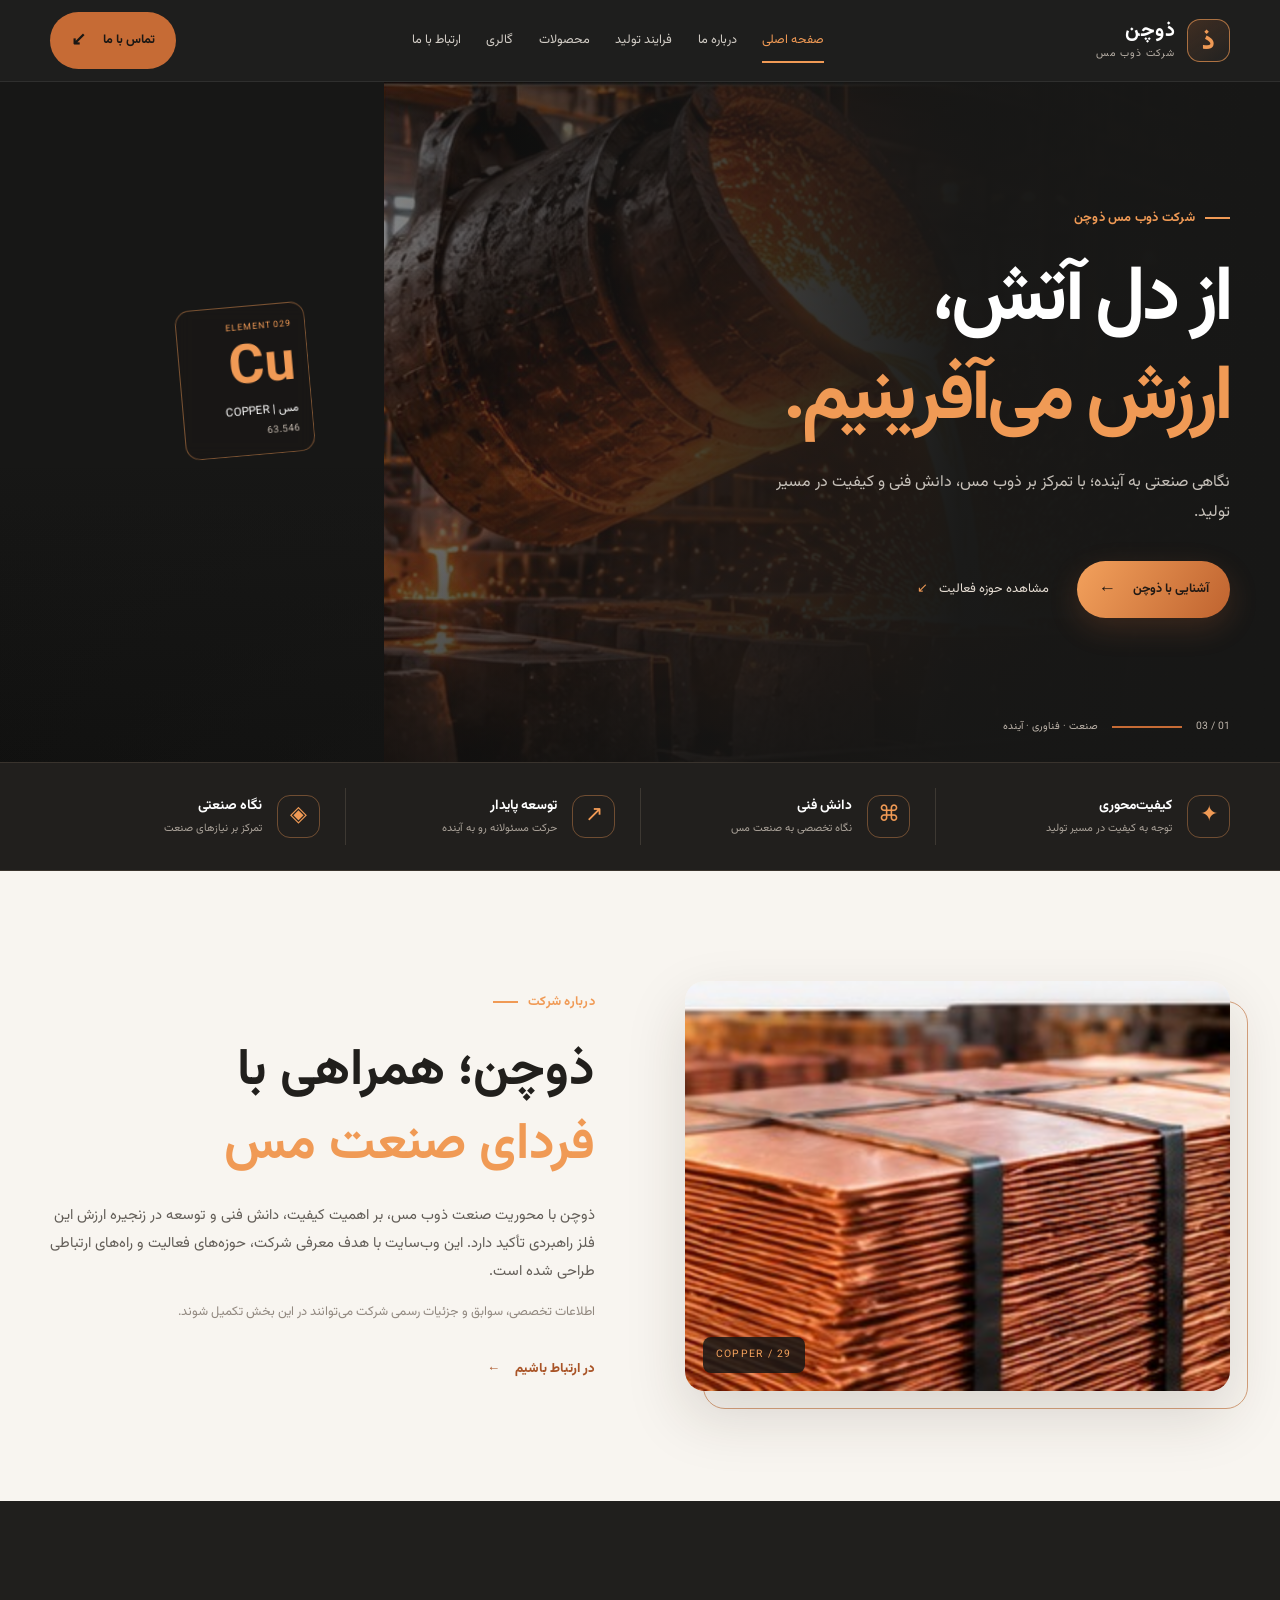
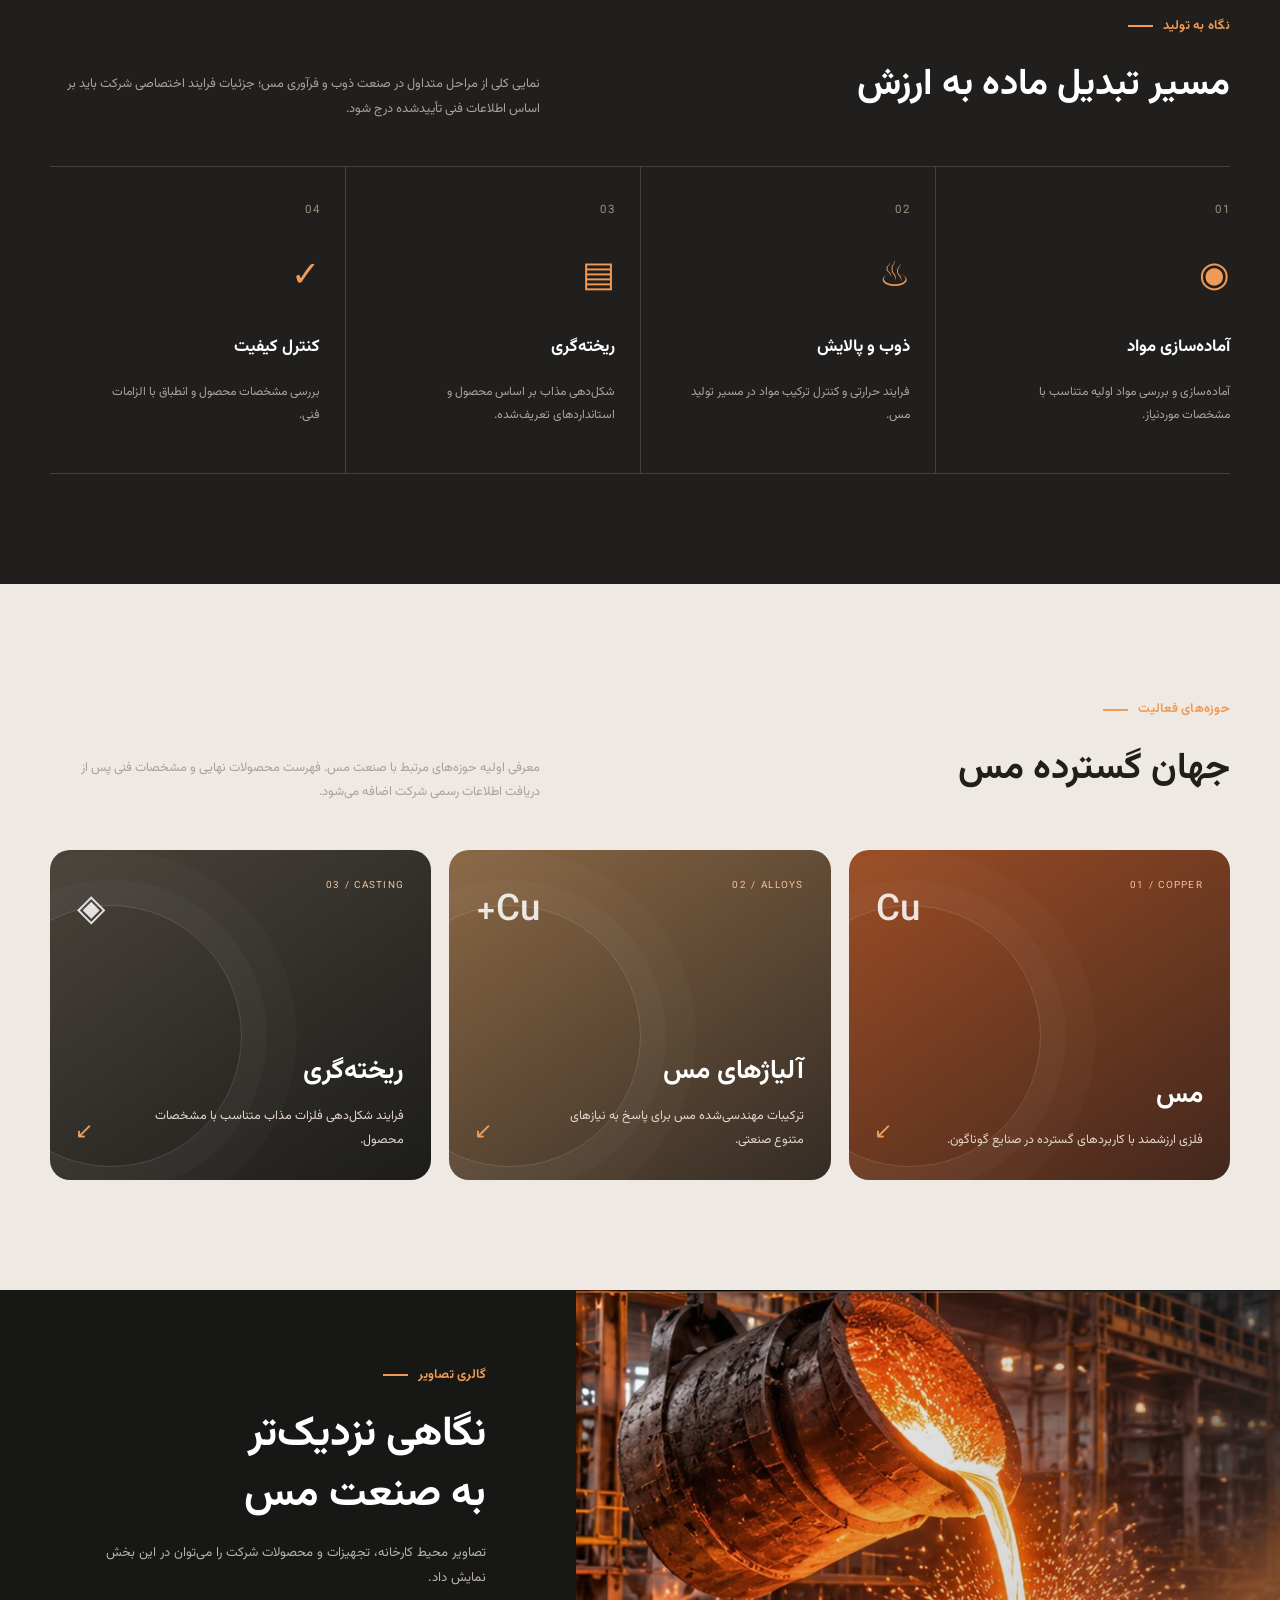
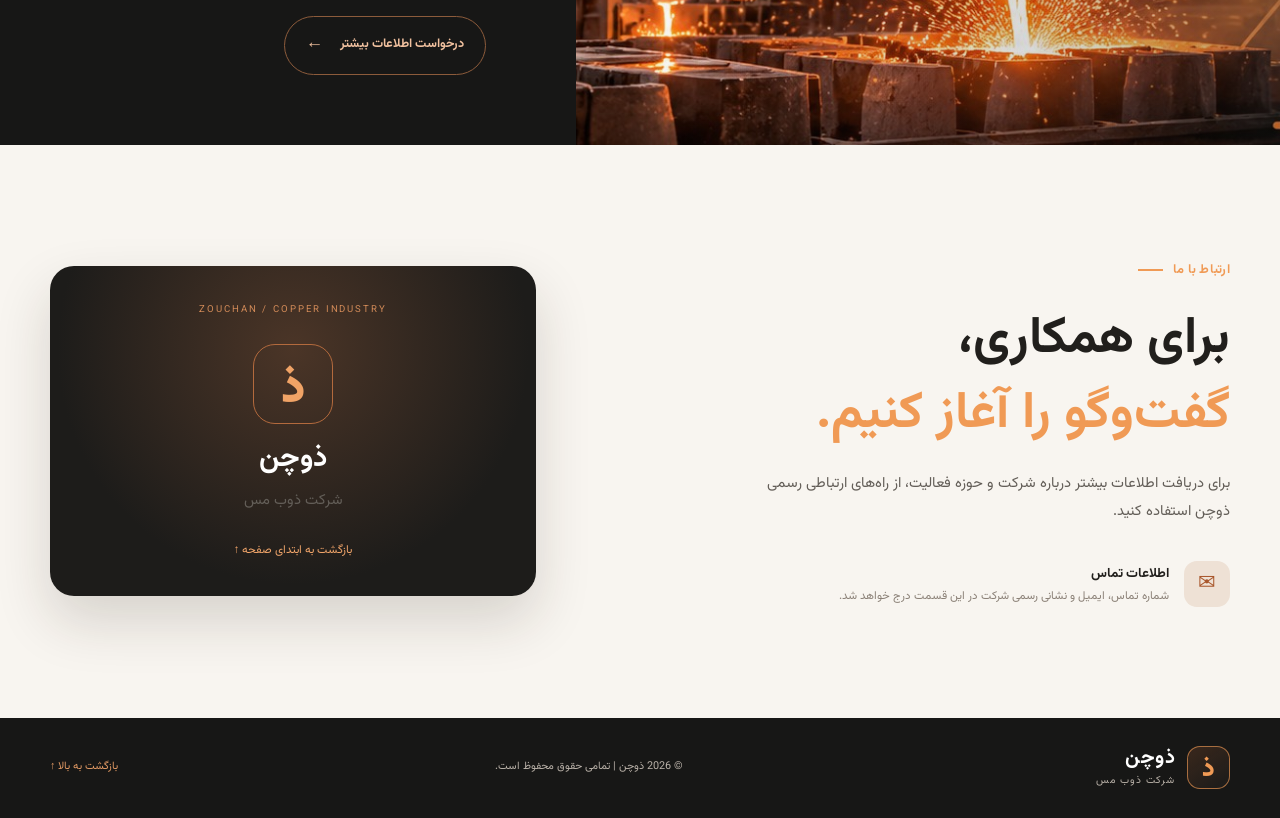
==== index.html @ f4102724 "Add files via upload" ====
<!doctype html>
<html lang="fa" dir="rtl">
<head>
  <meta charset="utf-8"><meta name="viewport" content="width=device-width, initial-scale=1">
  <meta name="theme-color" content="#171716">
  <meta name="description" content="ذوچن؛ شرکت ذوب مس با رویکردی مبتنی بر کیفیت، دانش فنی و توسعه پایدار">
  <title>ذوچن | شرکت ذوب مس</title>
  <link rel="preconnect" href="https://fonts.googleapis.com"><link rel="preconnect" href="https://fonts.gstatic.com" crossorigin>
  <link href="https://fonts.googleapis.com/css2?family=Vazirmatn:wght@300;400;500;600;700;800;900&display=swap" rel="stylesheet">
  <link rel="stylesheet" href="style.css">
</head>
<body>
<header class="header" id="top">
  <div class="container nav">
    <a class="brand" href="#top" aria-label="ذوچن، شرکت ذوب مس"><span class="brand-symbol">ذ</span><span><b>ذوچن</b><small>شرکت ذوب مس</small></span></a>
    <button class="menu-toggle" aria-label="باز کردن منو" aria-expanded="false">☰</button>
    <nav class="nav-links" id="navLinks"><a class="active" href="#top">صفحه اصلی</a><a href="#about">درباره ما</a><a href="#process">فرایند تولید</a><a href="#products">محصولات</a><a href="#gallery">گالری</a><a href="#contact">ارتباط با ما</a></nav>
    <a class="nav-cta" href="#contact">تماس با ما <span>↙</span></a>
  </div>
</header>
<main>
  <section class="hero">
    <div class="hero-photo" role="img" aria-label="نمایی از فرایند ذوب و ریخته‌گری مس"></div><div class="hero-shade"></div>
    <div class="container hero-content">
      <div class="hero-copy"><span class="eyebrow"><i></i> شرکت ذوب مس ذوچن</span><h1>از دل آتش،<br><em>ارزش می‌آفرینیم.</em></h1><p>نگاهی صنعتی به آینده؛ با تمرکز بر ذوب مس، دانش فنی و کیفیت در مسیر تولید.</p><div class="hero-actions"><a class="btn btn-copper" href="#about">آشنایی با ذوچن <span>←</span></a><a class="text-link" href="#products">مشاهده حوزه فعالیت <span>↙</span></a></div></div>
      <div class="element-card"><small>ELEMENT 029</small><strong>Cu</strong><span>مس | COPPER</span><b>63.546</b></div>
      <div class="hero-caption"><span>01 / 03</span><span class="caption-line"></span><span>صنعت · فناوری · آینده</span></div>
    </div>
  </section>
  <section class="values"><div class="container value-grid"><article><span class="value-icon">✦</span><div><b>کیفیت‌محوری</b><small>توجه به کیفیت در مسیر تولید</small></div></article><article><span class="value-icon">⌘</span><div><b>دانش فنی</b><small>نگاه تخصصی به صنعت مس</small></div></article><article><span class="value-icon">↗</span><div><b>توسعه پایدار</b><small>حرکت مسئولانه رو به آینده</small></div></article><article><span class="value-icon">◈</span><div><b>نگاه صنعتی</b><small>تمرکز بر نیازهای صنعت</small></div></article></div></section>
  <section class="section about" id="about"><div class="container about-grid"><div class="about-image"><img src="assets/copper-cathodes.jpg" alt="صفحات مسی در محیط صنعتی"><span class="image-note">COPPER / 29</span></div><div class="about-copy"><span class="kicker">درباره شرکت <i></i></span><h2>ذوچن؛ همراهی با<br><em>فردای صنعت مس</em></h2><p>ذوچن با محوریت صنعت ذوب مس، بر اهمیت کیفیت، دانش فنی و توسعه در زنجیره ارزش این فلز راهبردی تأکید دارد. این وب‌سایت با هدف معرفی شرکت، حوزه‌های فعالیت و راه‌های ارتباطی طراحی شده است.</p><p class="muted">اطلاعات تخصصی، سوابق و جزئیات رسمی شرکت می‌توانند در این بخش تکمیل شوند.</p><a class="under-link" href="#contact">در ارتباط باشیم <span>←</span></a></div></div></section>
  <section class="section process" id="process"><div class="container"><div class="section-heading"><div><span class="kicker">نگاه به تولید <i></i></span><h2>مسیر تبدیل ماده به ارزش</h2></div><p>نمایی کلی از مراحل متداول در صنعت ذوب و فرآوری مس؛ جزئیات فرایند اختصاصی شرکت باید بر اساس اطلاعات فنی تأییدشده درج شود.</p></div><div class="process-grid"><article><span>01</span><div class="process-mark">◉</div><h3>آماده‌سازی مواد</h3><p>آماده‌سازی و بررسی مواد اولیه متناسب با مشخصات موردنیاز.</p></article><article><span>02</span><div class="process-mark">♨</div><h3>ذوب و پالایش</h3><p>فرایند حرارتی و کنترل ترکیب مواد در مسیر تولید مس.</p></article><article><span>03</span><div class="process-mark">▤</div><h3>ریخته‌گری</h3><p>شکل‌دهی مذاب بر اساس محصول و استانداردهای تعریف‌شده.</p></article><article><span>04</span><div class="process-mark">✓</div><h3>کنترل کیفیت</h3><p>بررسی مشخصات محصول و انطباق با الزامات فنی.</p></article></div></div></section>
  <section class="section products" id="products"><div class="container"><div class="section-heading"><div><span class="kicker">حوزه‌های فعالیت <i></i></span><h2>جهان گسترده مس</h2></div><p>معرفی اولیه حوزه‌های مرتبط با صنعت مس. فهرست محصولات نهایی و مشخصات فنی پس از دریافت اطلاعات رسمی شرکت اضافه می‌شود.</p></div><div class="product-grid"><article class="product-card product-one"><div class="product-top"><span>01 / COPPER</span><b>Cu</b></div><div><h3>مس</h3><p>فلزی ارزشمند با کاربردهای گسترده در صنایع گوناگون.</p></div><span class="card-arrow">↙</span></article><article class="product-card product-two"><div class="product-top"><span>02 / ALLOYS</span><b>Cu+</b></div><div><h3>آلیاژهای مس</h3><p>ترکیبات مهندسی‌شده مس برای پاسخ به نیازهای متنوع صنعتی.</p></div><span class="card-arrow">↙</span></article><article class="product-card product-three"><div class="product-top"><span>03 / CASTING</span><b>◈</b></div><div><h3>ریخته‌گری</h3><p>فرایند شکل‌دهی فلزات مذاب متناسب با مشخصات محصول.</p></div><span class="card-arrow">↙</span></article></div></div></section>
  <section class="gallery" id="gallery"><div class="gallery-image"></div><div class="gallery-content"><span class="kicker">گالری تصاویر <i></i></span><h2>نگاهی نزدیک‌تر<br>به صنعت مس</h2><p>تصاویر محیط کارخانه، تجهیزات و محصولات شرکت را می‌توان در این بخش نمایش داد.</p><a class="btn btn-outline" href="#contact">درخواست اطلاعات بیشتر <span>←</span></a></div></section>
  <section class="contact section" id="contact"><div class="container contact-grid"><div><span class="kicker">ارتباط با ما <i></i></span><h2>برای همکاری،<br><em>گفت‌وگو را آغاز کنیم.</em></h2><p>برای دریافت اطلاعات بیشتر درباره شرکت و حوزه فعالیت، از راه‌های ارتباطی رسمی ذوچن استفاده کنید.</p><div class="contact-note"><span>✉</span><div><b>اطلاعات تماس</b><small>شماره تماس، ایمیل و نشانی رسمی شرکت در این قسمت درج خواهد شد.</small></div></div></div><div class="contact-panel"><span class="panel-label">ZOUCHAN / COPPER INDUSTRY</span><div class="panel-symbol">ذ</div><h3>ذوچن</h3><p>شرکت ذوب مس</p><a href="#top">بازگشت به ابتدای صفحه ↑</a></div></div></section>
</main>
<footer><div class="container footer"><a class="brand" href="#top"><span class="brand-symbol">ذ</span><span><b>ذوچن</b><small>شرکت ذوب مس</small></span></a><span>© <span id="year"></span> ذوچن | تمامی حقوق محفوظ است.</span><a href="#top">بازگشت به بالا ↑</a></div></footer>
<script src="script.js"></script>
</body></html>
---- style.css ----
:root{--bg:#f4f1ec;--ink:#211f1c;--muted:#77716a;--dark:#171716;--dark2:#22211f;--copper:#c66b35;--copper2:#f09a55;--line:#ded8d0;--cream:#f8f5f0;--max:1180px}*{box-sizing:border-box}html{scroll-behavior:smooth;scroll-padding-top:88px}body{margin:0;background:var(--bg);color:var(--ink);font-family:Vazirmatn,Tahoma,sans-serif;line-height:1.9}a{text-decoration:none;color:inherit}.container{width:min(var(--max),calc(100% - 48px));margin:auto}.header{height:82px;background:rgba(23,23,22,.97);color:#fff;position:sticky;top:0;z-index:20;border-bottom:1px solid rgba(255,255,255,.08);backdrop-filter:blur(14px)}.nav{height:100%;display:flex;align-items:center;justify-content:space-between;gap:25px}.brand{display:flex;align-items:center;gap:12px;min-width:170px}.brand-symbol{width:43px;height:43px;border:1px solid rgba(240,154,85,.65);border-radius:13px;display:grid;place-items:center;color:var(--copper2);font-size:1.55rem;font-weight:900;background:linear-gradient(145deg,rgba(198,107,53,.2),rgba(255,255,255,.02))}.brand b{display:block;font-size:1.25rem;line-height:1.3;letter-spacing:.02em}.brand small{display:block;font-size:.65rem;color:#b8b0a7;letter-spacing:.08em}.nav-links{display:flex;align-items:center;gap:clamp(12px,2vw,28px);font-size:.79rem;color:#d3cec7}.nav-links a{padding:27px 0;position:relative;transition:.2s}.nav-links a:hover,.nav-links a.active{color:var(--copper2)}.nav-links a.active:after{content:"";height:2px;position:absolute;bottom:17px;right:0;left:0;background:var(--copper2)}.nav-cta,.btn{display:inline-flex;align-items:center;justify-content:center;gap:17px;border-radius:999px;padding:12px 21px;font-size:.78rem;font-weight:700}.nav-cta{background:var(--copper);color:#1a1714;white-space:nowrap}.nav-cta span{font-size:1.1rem}.menu-toggle{display:none;background:none;color:#fff;border:1px solid #51483f;border-radius:10px;padding:8px 12px;font-size:1.2rem}.hero{height:min(680px,calc(100vh - 82px));min-height:560px;position:relative;background:var(--dark);color:#fff;overflow:hidden}.hero-photo{position:absolute;inset:0 0 0 30%;background:url('assets/copper-foundry.jpg') center/cover no-repeat;opacity:.88}.hero-shade{position:absolute;inset:0;background:linear-gradient(270deg,#171716 0%,rgba(23,23,22,.98) 25%,rgba(23,23,22,.72) 49%,rgba(23,23,22,.08) 100%),linear-gradient(0deg,rgba(12,12,11,.6),transparent 45%)}.hero-content{height:100%;position:relative;display:flex;align-items:center}.hero-copy{max-width:570px;padding-bottom:25px}.eyebrow,.kicker{display:inline-flex;align-items:center;gap:10px;color:var(--copper2);font-size:.8rem;font-weight:700;letter-spacing:.02em}.eyebrow i,.kicker i{width:25px;height:2px;background:var(--copper2);display:inline-block}.hero h1{font-size:clamp(3.3rem,6vw,5.6rem);line-height:1.28;letter-spacing:-.055em;margin:20px 0}.hero h1 em,.about h2 em,.contact h2 em{font-style:normal;color:var(--copper2)}.hero-copy>p{color:#c6c0b9;max-width:460px;font-size:1rem}.hero-actions{display:flex;align-items:center;gap:28px;margin-top:32px}.btn-copper{background:linear-gradient(120deg,#f3a15c,#bf632f);color:#201914;box-shadow:0 10px 30px rgba(198,107,53,.2)}.btn span{font-size:1.1rem}.text-link{font-size:.8rem;color:#e6ddd3}.text-link span{color:var(--copper2);margin-right:8px}.element-card{position:absolute;left:11%;top:33%;width:130px;height:150px;border:1px solid rgba(240,154,85,.45);border-radius:15px;padding:13px;display:flex;flex-direction:column;background:rgba(25,22,19,.48);backdrop-filter:blur(8px);color:var(--copper2);transform:rotate(-5deg)}.element-card small{font-size:.55rem;letter-spacing:.1em}.element-card strong{font-size:3.4rem;line-height:1.2}.element-card span{font-size:.72rem;color:#fff}.element-card b{font-size:.62rem;color:#bcb2a8;font-weight:400;margin-top:auto}.hero-caption{position:absolute;bottom:25px;right:0;display:flex;align-items:center;gap:14px;color:#bdb4aa;font-size:.65rem}.caption-line{width:70px;height:2px;background:var(--copper)}.values{background:#211f1d;color:#fff;border-top:1px solid #39332d;border-bottom:1px solid #39332d}.value-grid{display:grid;grid-template-columns:repeat(4,1fr);padding:25px 0}.value-grid article{display:flex;align-items:center;gap:15px;padding:5px 25px;border-left:1px solid #3d3832}.value-grid article:first-child{padding-right:0}.value-grid article:last-child{border:0}.value-icon{width:43px;height:43px;display:grid;place-items:center;border:1px solid rgba(240,154,85,.38);border-radius:13px;color:var(--copper2);font-size:1.35rem}.value-grid b,.value-grid small{display:block}.value-grid b{font-size:.86rem}.value-grid small{font-size:.68rem;color:#a9a198}.section{padding:110px 0}.about{background:var(--cream)}.about-grid{display:grid;grid-template-columns:1fr 1fr;gap:90px;align-items:center}.about-image{position:relative;min-height:410px}.about-image:before{content:"";position:absolute;inset:20px -18px -18px 18px;border:1px solid #d6a17c;border-radius:22px}.about-image img{position:relative;width:100%;height:410px;object-fit:cover;border-radius:20px;display:block;box-shadow:0 25px 60px rgba(45,32,22,.15)}.image-note{position:absolute;bottom:18px;left:18px;background:rgba(23,23,22,.85);color:#f3a15c;padding:8px 13px;border-radius:8px;font-size:.65rem;letter-spacing:.12em;direction:ltr}.about-copy h2,.contact h2{font-size:clamp(2.2rem,4vw,3.5rem);line-height:1.45;margin:18px 0}.about-copy>p,.contact-grid>div>p{color:#635e58;font-size:.92rem}.about-copy .muted{color:#928980;font-size:.8rem}.under-link{display:inline-block;margin-top:20px;color:#a95427;font-size:.82rem;font-weight:800}.under-link span{margin-right:12px}.process{background:#201f1d;color:#fff}.section-heading{display:flex;align-items:end;justify-content:space-between;gap:50px;margin-bottom:45px}.section-heading h2{font-size:2.3rem;margin:10px 0 0}.section-heading>p{max-width:490px;color:#a9a29a;font-size:.8rem;margin:0}.process-grid{display:grid;grid-template-columns:repeat(4,1fr);border-top:1px solid #48413a;border-bottom:1px solid #48413a}.process-grid article{padding:28px 25px 34px;border-left:1px solid #48413a;position:relative}.process-grid article:first-child{padding-right:0}.process-grid article:last-child{border:0}.process-grid article>span{color:#9b8e81;font-size:.72rem;letter-spacing:.12em}.process-mark{font-size:2.2rem;color:var(--copper2);margin:20px 0}.process-grid h3{font-size:1.05rem}.process-grid p{font-size:.76rem;color:#aaa39b;max-width:220px}.products{background:#eee9e2}.product-grid{display:grid;grid-template-columns:repeat(3,1fr);gap:18px}.product-card{min-height:330px;border-radius:20px;padding:27px;display:flex;flex-direction:column;justify-content:space-between;overflow:hidden;position:relative;color:#fff;background:#30231c}.product-card:after{content:"";position:absolute;width:260px;height:260px;border-radius:50%;border:1px solid rgba(255,255,255,.15);left:-70px;top:55px;box-shadow:0 0 0 25px rgba(255,255,255,.025),0 0 0 55px rgba(255,255,255,.02)}.product-one{background:linear-gradient(145deg,#9c4d25,#42271d)}.product-two{background:linear-gradient(145deg,#8a6744,#342c25)}.product-three{background:linear-gradient(145deg,#49423a,#1c1c1a)}.product-top{display:flex;justify-content:space-between;align-items:start;position:relative;z-index:1}.product-top span{font-size:.62rem;letter-spacing:.13em;color:#f3c19b;direction:ltr}.product-top b{font-size:2.3rem;color:rgba(255,255,255,.85);font-weight:500}.product-card h3{font-size:1.65rem;margin:0 0 8px}.product-card p{font-size:.78rem;color:#e4d8ce;max-width:260px;margin:0}.product-card>div:nth-child(2){position:relative;z-index:1}.card-arrow{position:absolute;left:25px;bottom:25px;font-size:1.4rem;color:#f3a15c;z-index:1}.gallery{min-height:430px;display:grid;grid-template-columns:1.1fr .9fr;background:#171716;color:#fff}.gallery-image{background:url('assets/copper-foundry.jpg') center/cover;min-height:430px;position:relative}.gallery-image:after{content:"";position:absolute;inset:0;background:linear-gradient(90deg,transparent,rgba(23,23,22,.25))}.gallery-content{padding:70px clamp(35px,7vw,110px);align-self:center}.gallery-content h2{font-size:2.6rem;line-height:1.45;margin:15px 0}.gallery-content p{font-size:.82rem;color:#b9b1a8;max-width:400px;margin-bottom:25px}.btn-outline{border:1px solid #8c5b3b;color:#f1c19f}.contact{background:var(--cream)}.contact-grid{display:grid;grid-template-columns:1.1fr .9fr;gap:100px;align-items:center}.contact-grid>div>p{max-width:490px}.contact-note{display:flex;align-items:center;gap:15px;margin-top:35px}.contact-note>span{width:46px;height:46px;border-radius:13px;background:#eee1d5;color:#a9572c;display:grid;place-items:center;font-size:1.3rem}.contact-note b,.contact-note small{display:block}.contact-note b{font-size:.83rem}.contact-note small{font-size:.72rem;color:#8b8177}.contact-panel{min-height:330px;background:radial-gradient(circle at 50% 25%,#4b3527,#1d1c1a 68%);border-radius:24px;padding:32px;color:#fff;text-align:center;display:flex;flex-direction:column;align-items:center;justify-content:center;box-shadow:0 25px 55px rgba(43,30,20,.16)}.panel-label{font-size:.6rem;letter-spacing:.2em;color:#d18a58;direction:ltr}.panel-symbol{width:80px;height:80px;border:1px solid #b36a3d;border-radius:22px;display:grid;place-items:center;color:#f0a366;font-size:3rem;font-weight:900;margin-top:25px}.contact-panel h3{font-size:1.8rem;margin:8px 0 0}.contact-panel p{color:#c2b6a9;margin:0}.contact-panel a{font-size:.72rem;color:#f1a56a;margin-top:25px}footer{background:#171716;color:#b9b1a8;padding:27px 0}.footer{display:flex;align-items:center;justify-content:space-between;gap:20px}.footer>span,.footer>a:last-child{font-size:.68rem}.footer .brand{color:#fff}.footer>a:last-child{color:#e29a64}
@media(max-width:1000px){.nav-links{gap:12px;font-size:.7rem}.nav-cta{display:none}.about-grid,.contact-grid{gap:45px}.value-grid article{padding:5px 13px}.value-grid small{font-size:.62rem}}
@media(max-width:760px){.container{width:calc(100% - 32px)}.header{height:70px}.nav{gap:12px}.menu-toggle{display:block;margin-right:auto}.nav-links{display:none;position:absolute;top:70px;right:16px;left:16px;background:#22211f;border:1px solid #494038;border-radius:14px;padding:10px;flex-direction:column;align-items:stretch;gap:0;box-shadow:0 18px 35px #0005}.nav-links.open{display:flex}.nav-links a{padding:10px 14px}.nav-links a.active:after{display:none}.brand{min-width:0}.hero{height:auto;min-height:650px}.hero-photo{inset:0;background-position:38% center}.hero-shade{background:linear-gradient(0deg,#171716 4%,rgba(23,23,22,.94) 35%,rgba(23,23,22,.3) 100%)}.hero-content{min-height:650px;align-items:end;padding-bottom:95px}.hero-copy{max-width:100%}.hero h1{font-size:3.5rem}.hero-copy>p{font-size:.88rem}.element-card{width:94px;height:115px;left:10%;top:15%;padding:9px}.element-card strong{font-size:2.5rem}.element-card span{font-size:.58rem}.hero-caption{bottom:25px}.value-grid{grid-template-columns:1fr 1fr;gap:16px;padding:22px 0}.value-grid article{border:0;padding:0}.value-grid article:first-child{padding-right:0}.section{padding:75px 0}.about-grid,.contact-grid{grid-template-columns:1fr;gap:45px}.about-image{min-height:280px;margin:0 8px 8px}.about-image img{height:280px}.about-copy h2,.contact h2{font-size:2.5rem}.section-heading{display:block;margin-bottom:30px}.section-heading>p{margin-top:15px}.section-heading h2{font-size:1.9rem}.process-grid{grid-template-columns:1fr 1fr}.process-grid article{padding:22px 14px;border-bottom:1px solid #48413a}.process-grid article:first-child{padding-right:14px}.process-grid article:nth-child(2){border-left:0}.process-grid article:nth-child(3),.process-grid article:nth-child(4){border-bottom:0}.product-grid{grid-template-columns:1fr}.product-card{min-height:270px}.gallery{grid-template-columns:1fr}.gallery-image{min-height:250px}.gallery-content{padding:45px 25px}.gallery-content h2{font-size:2.2rem}.footer{flex-wrap:wrap}.footer>span{order:3;width:100%}}
@media(prefers-reduced-motion:reduce){html{scroll-behavior:auto}*{animation-duration:.01ms!important;transition-duration:.01ms!important}}
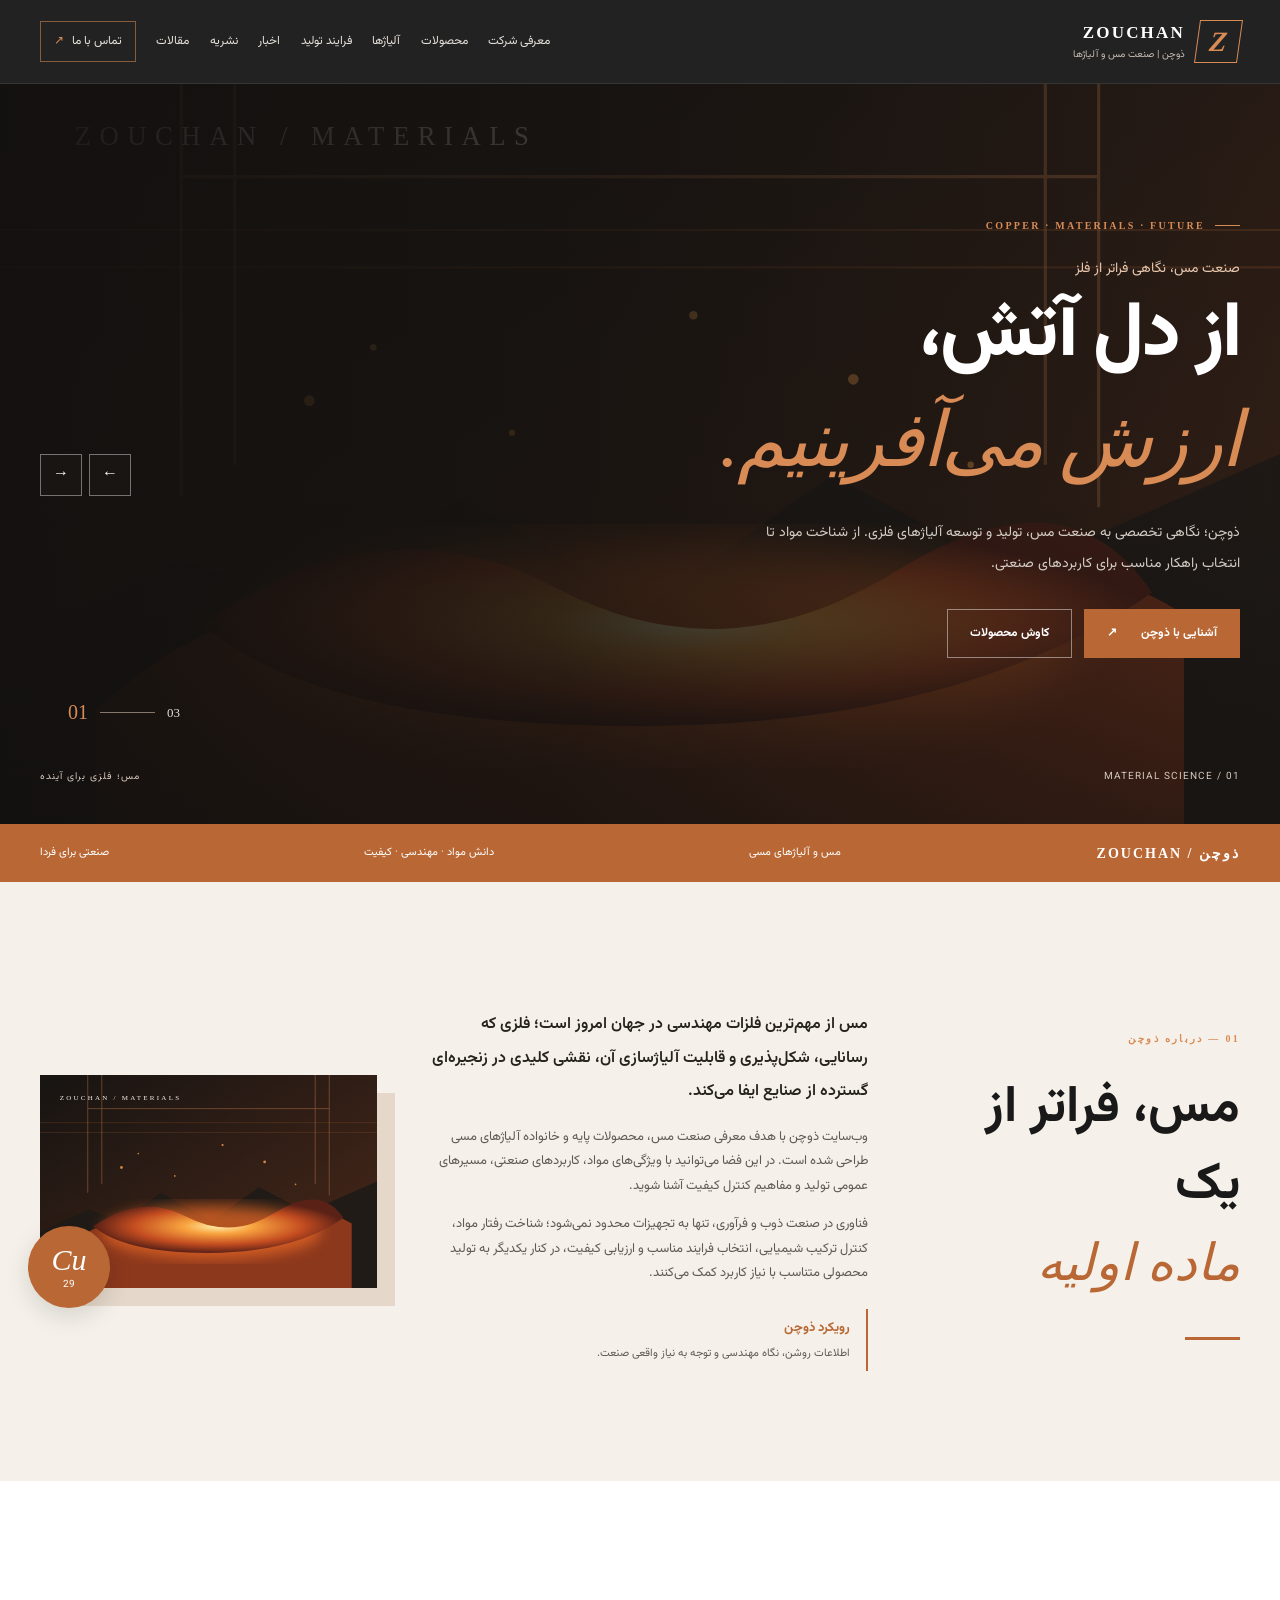
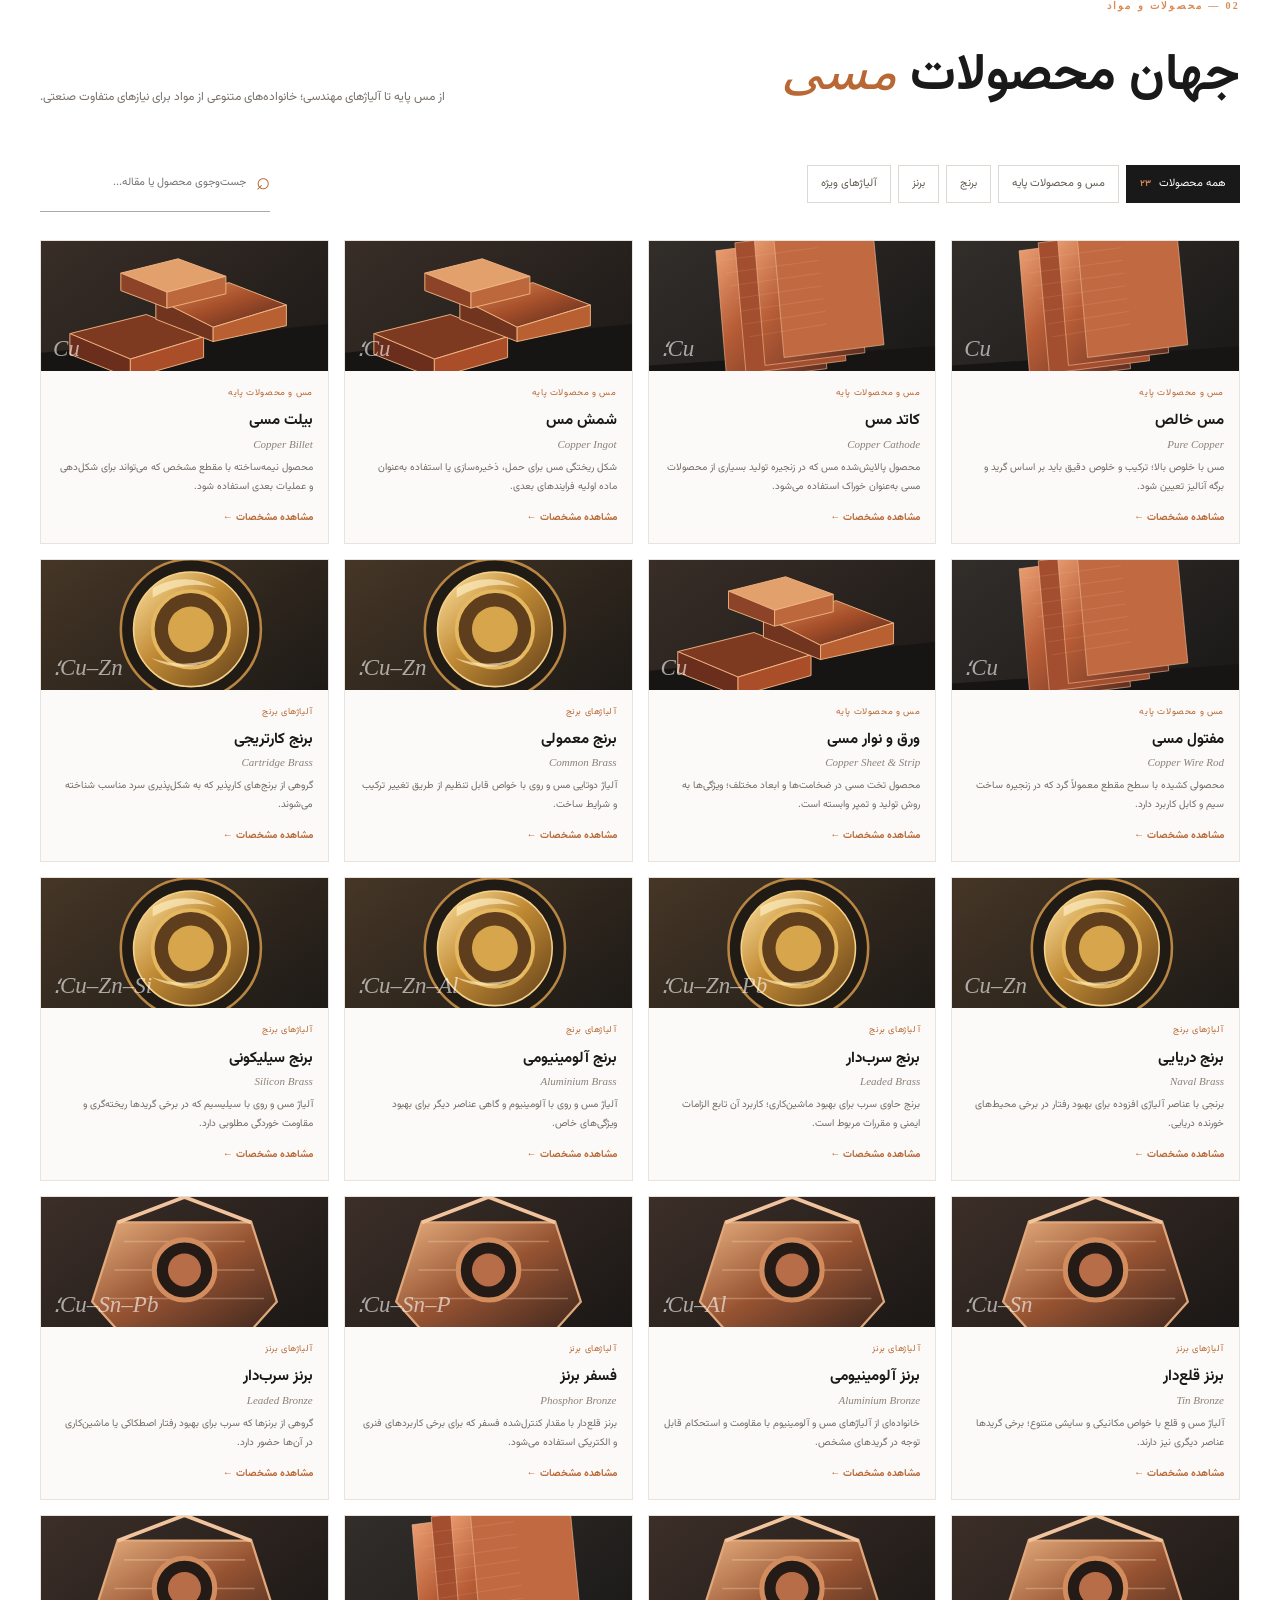
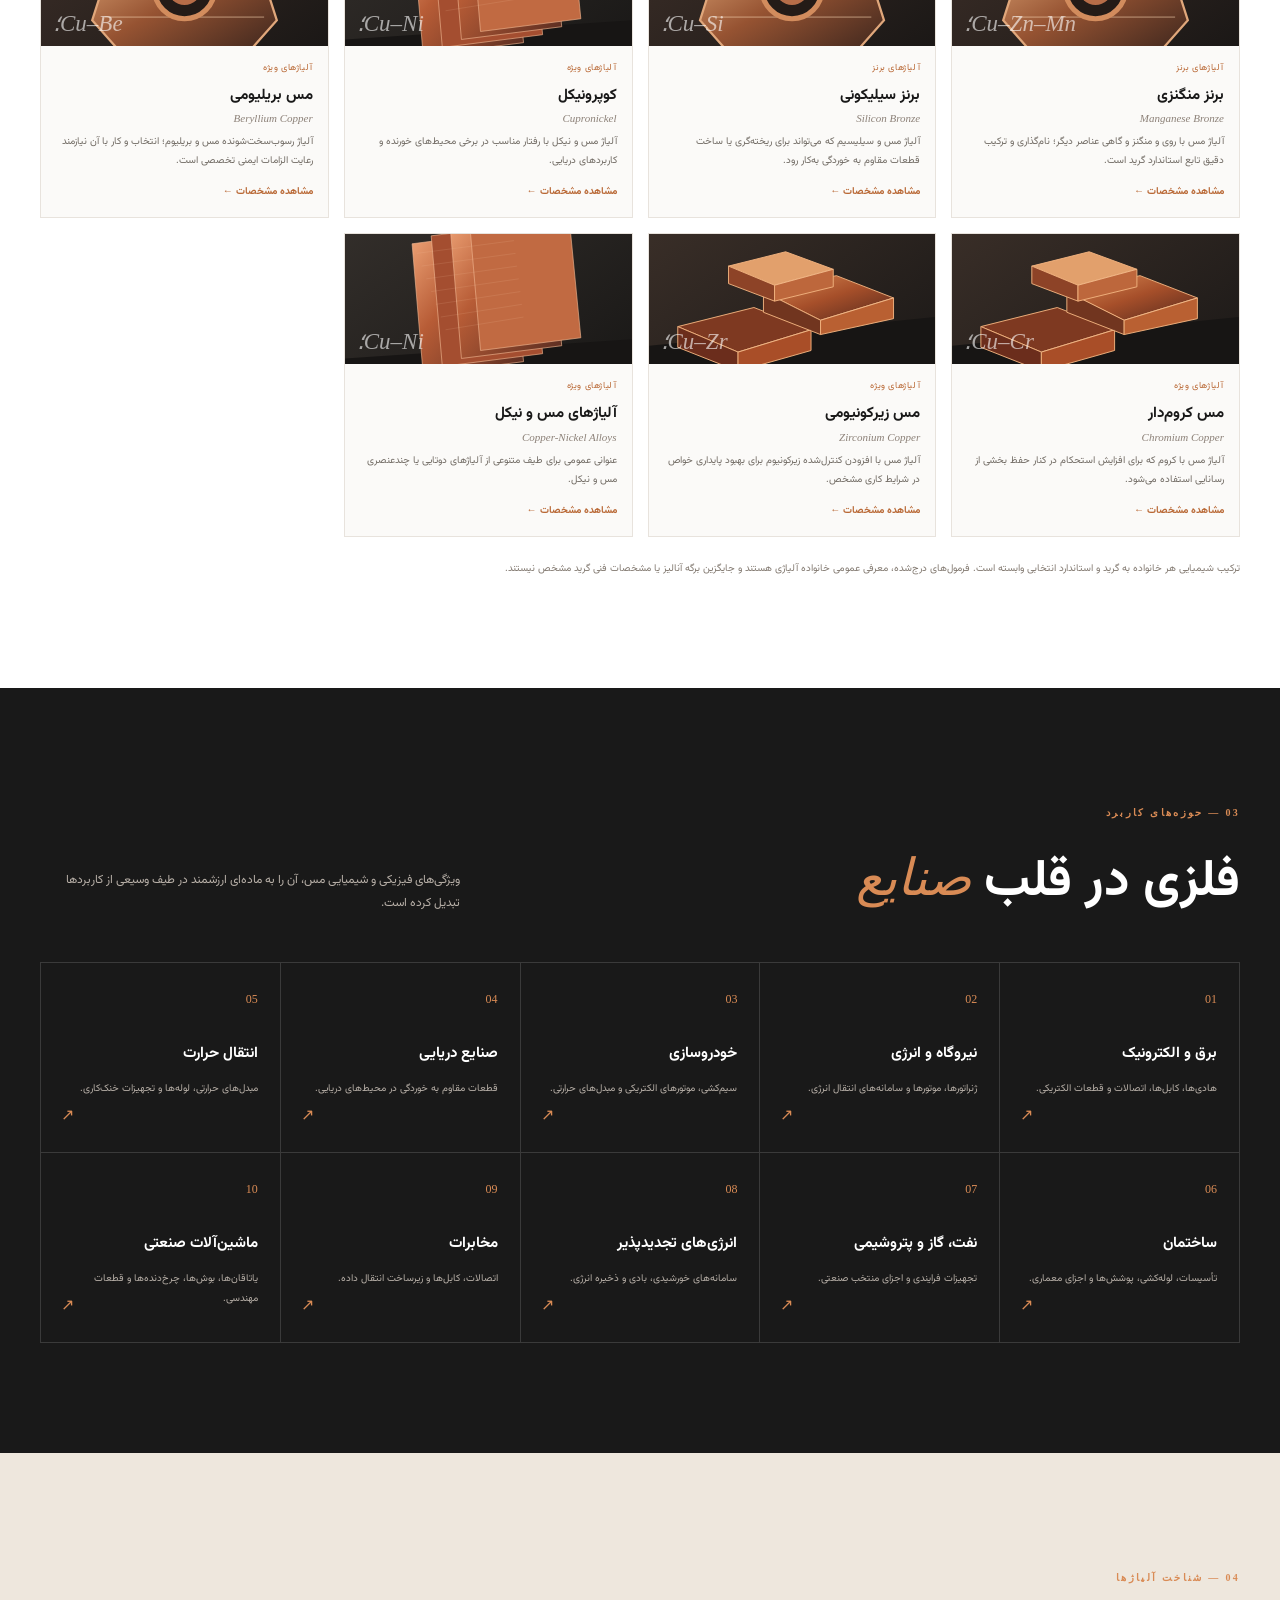
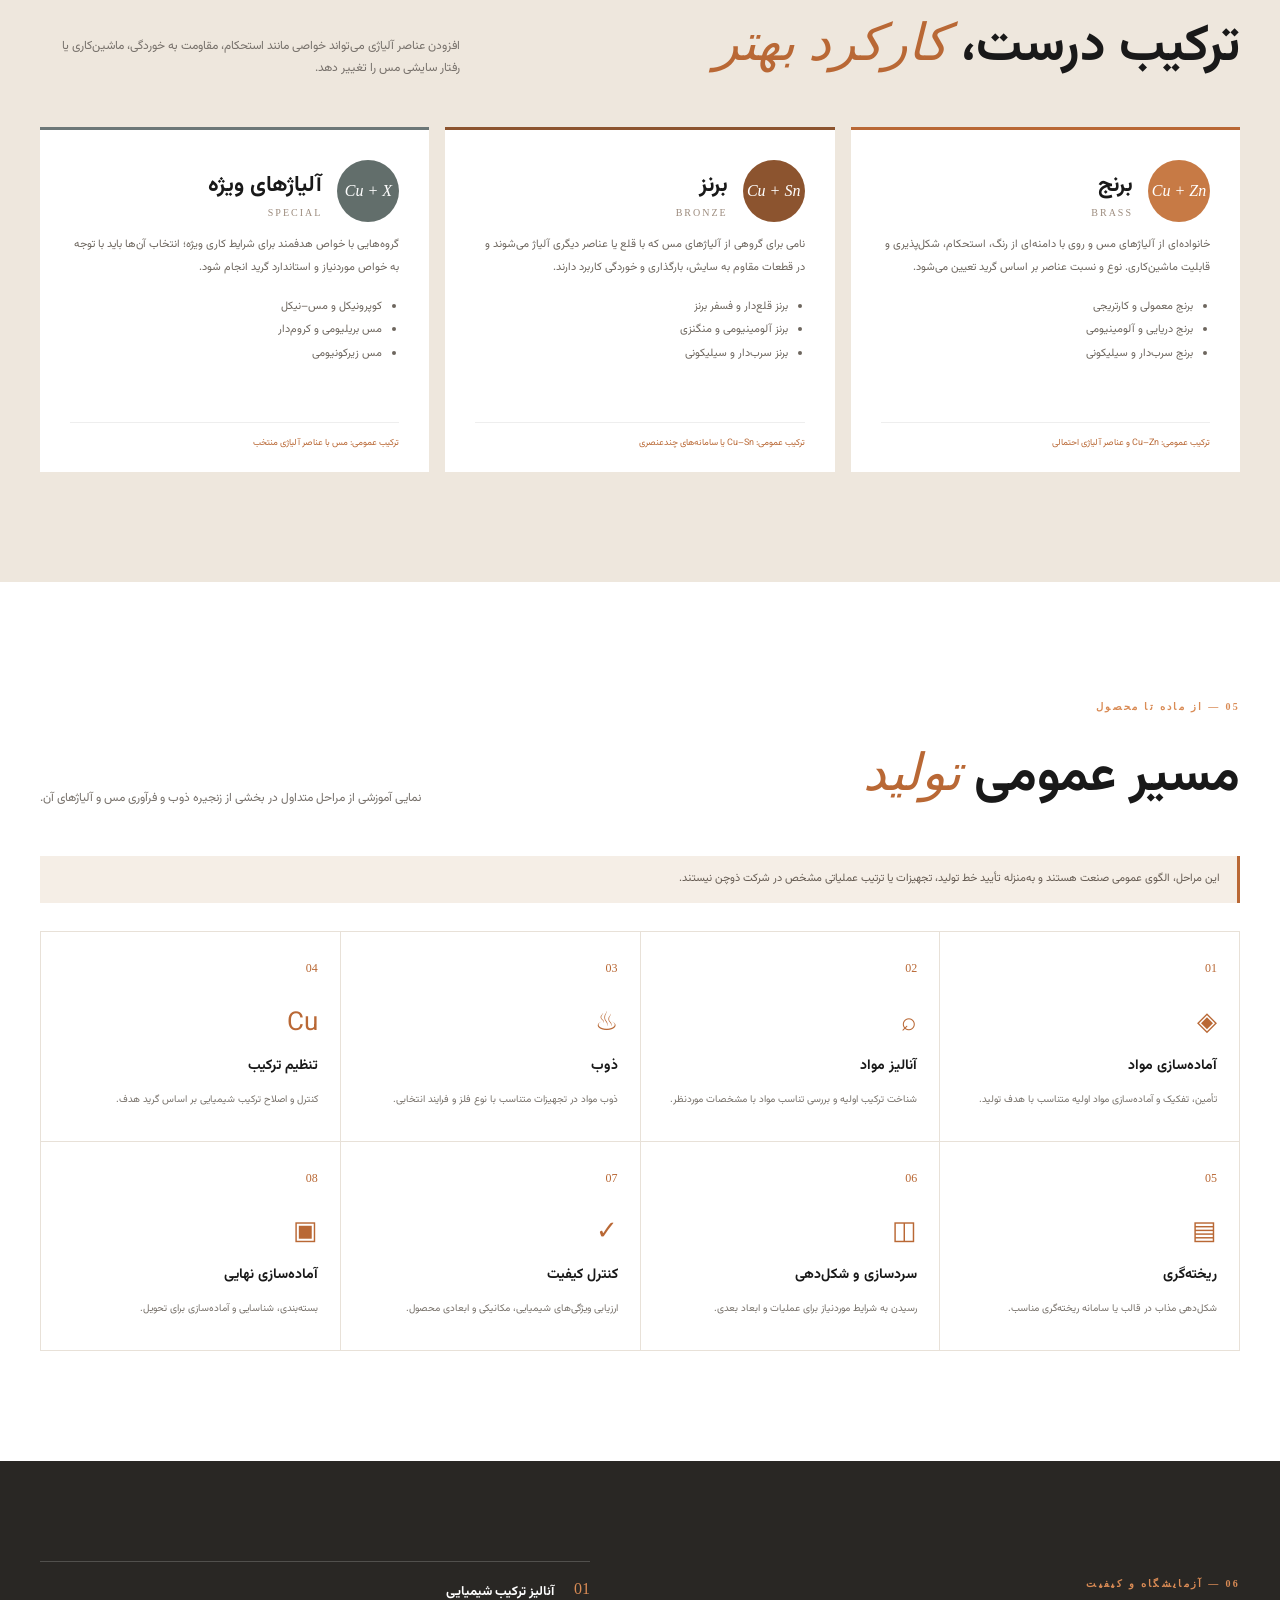
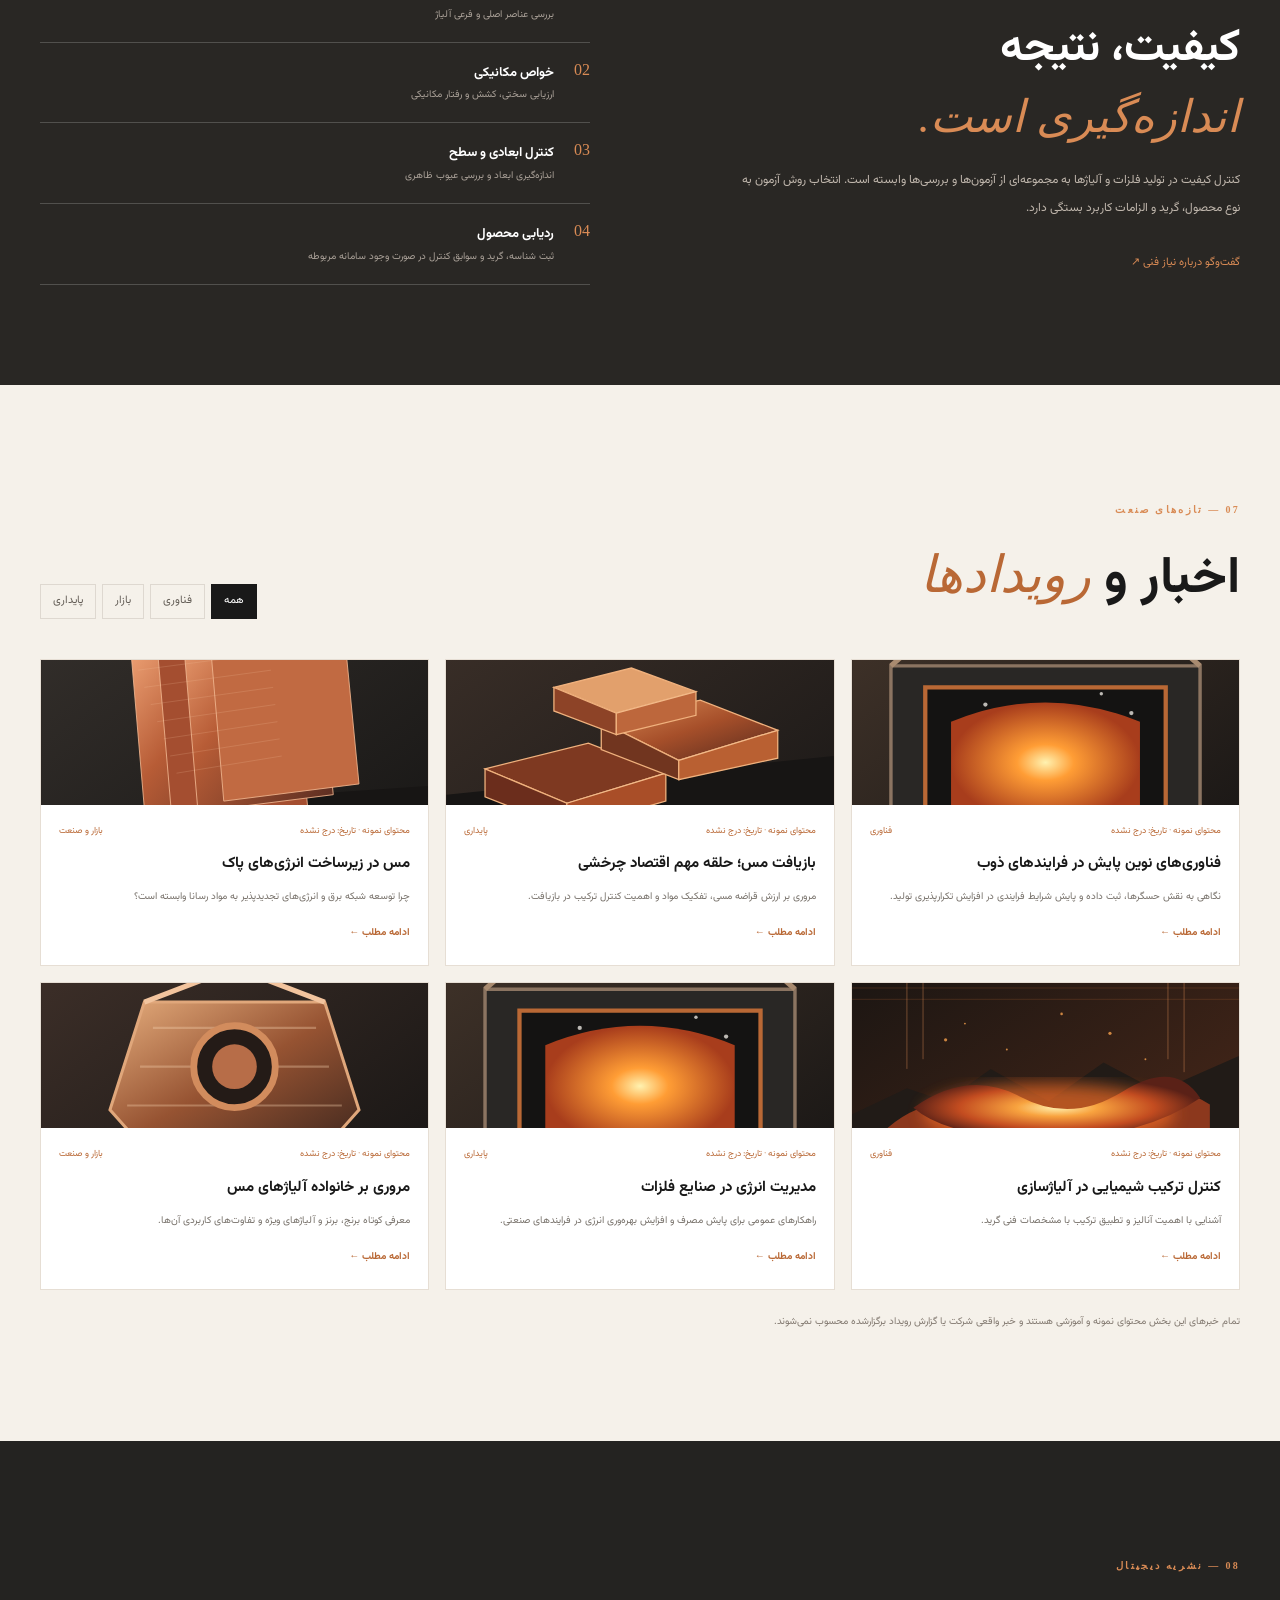
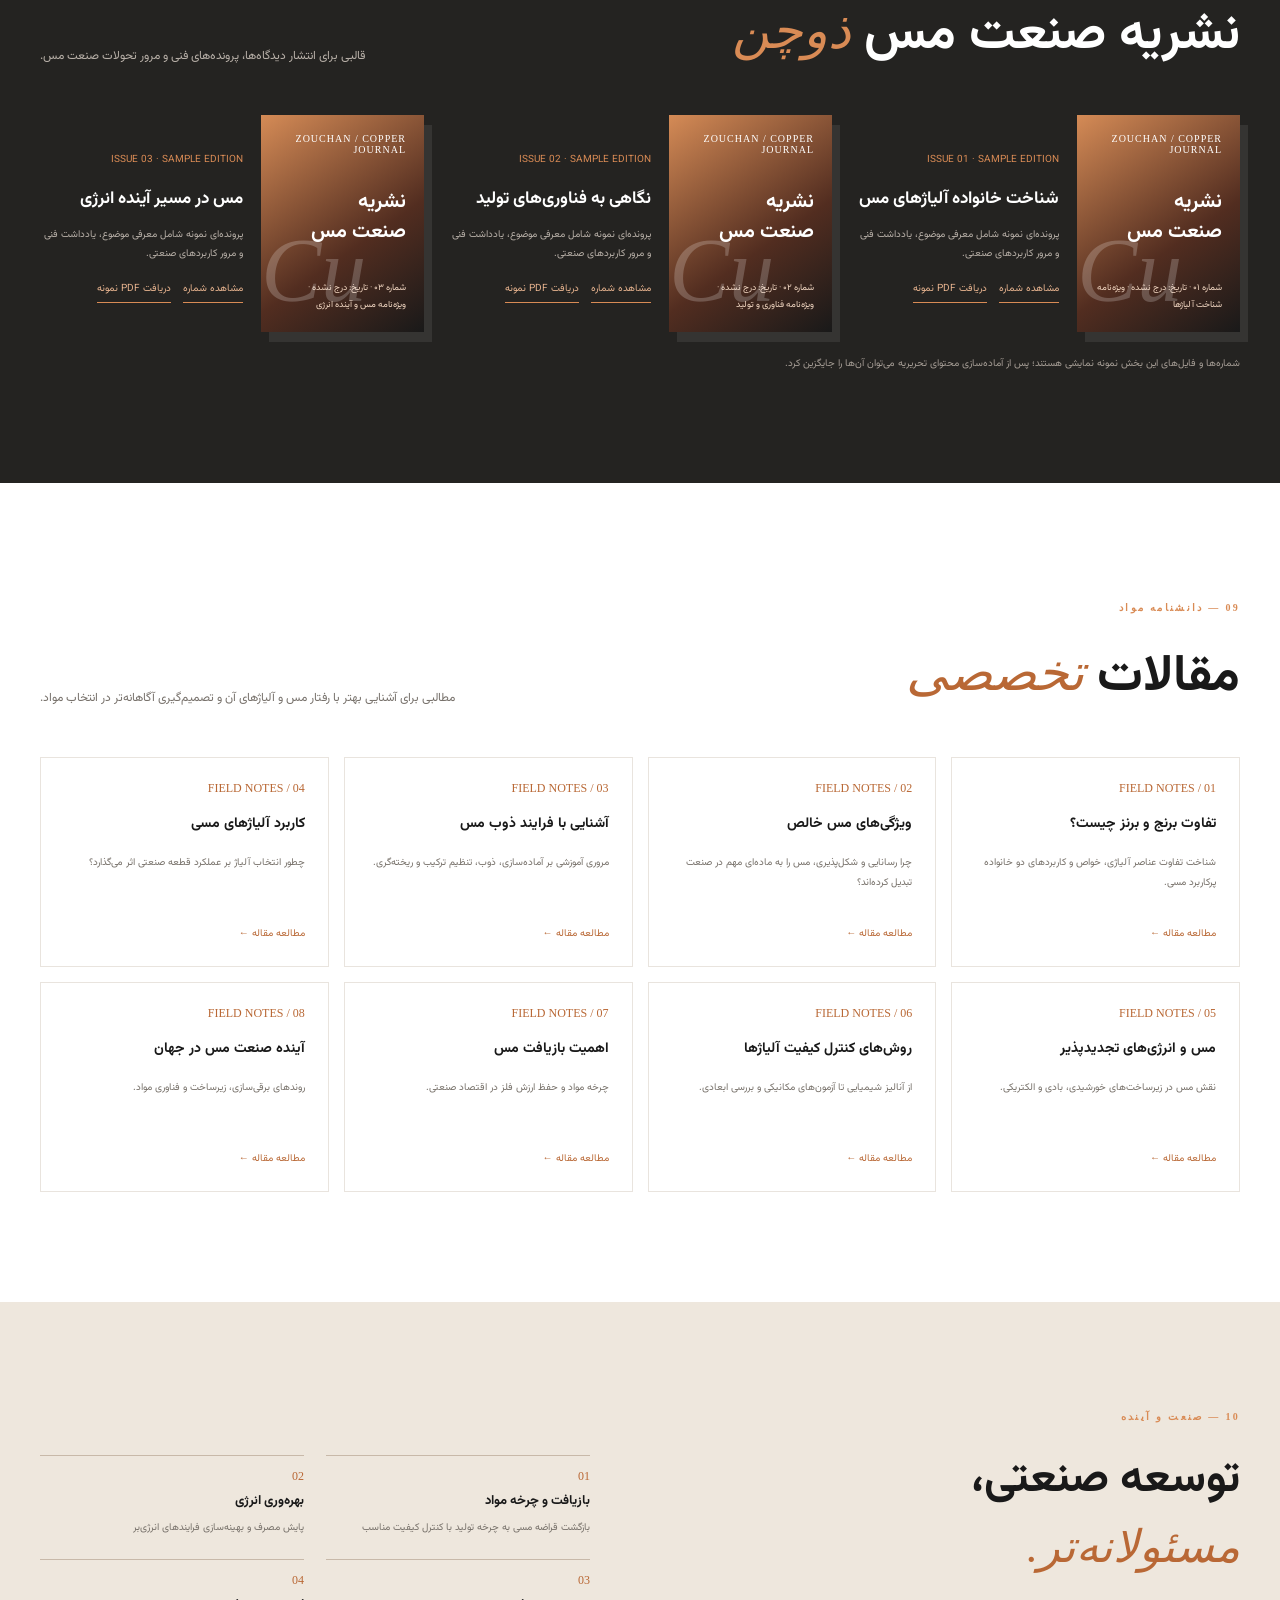
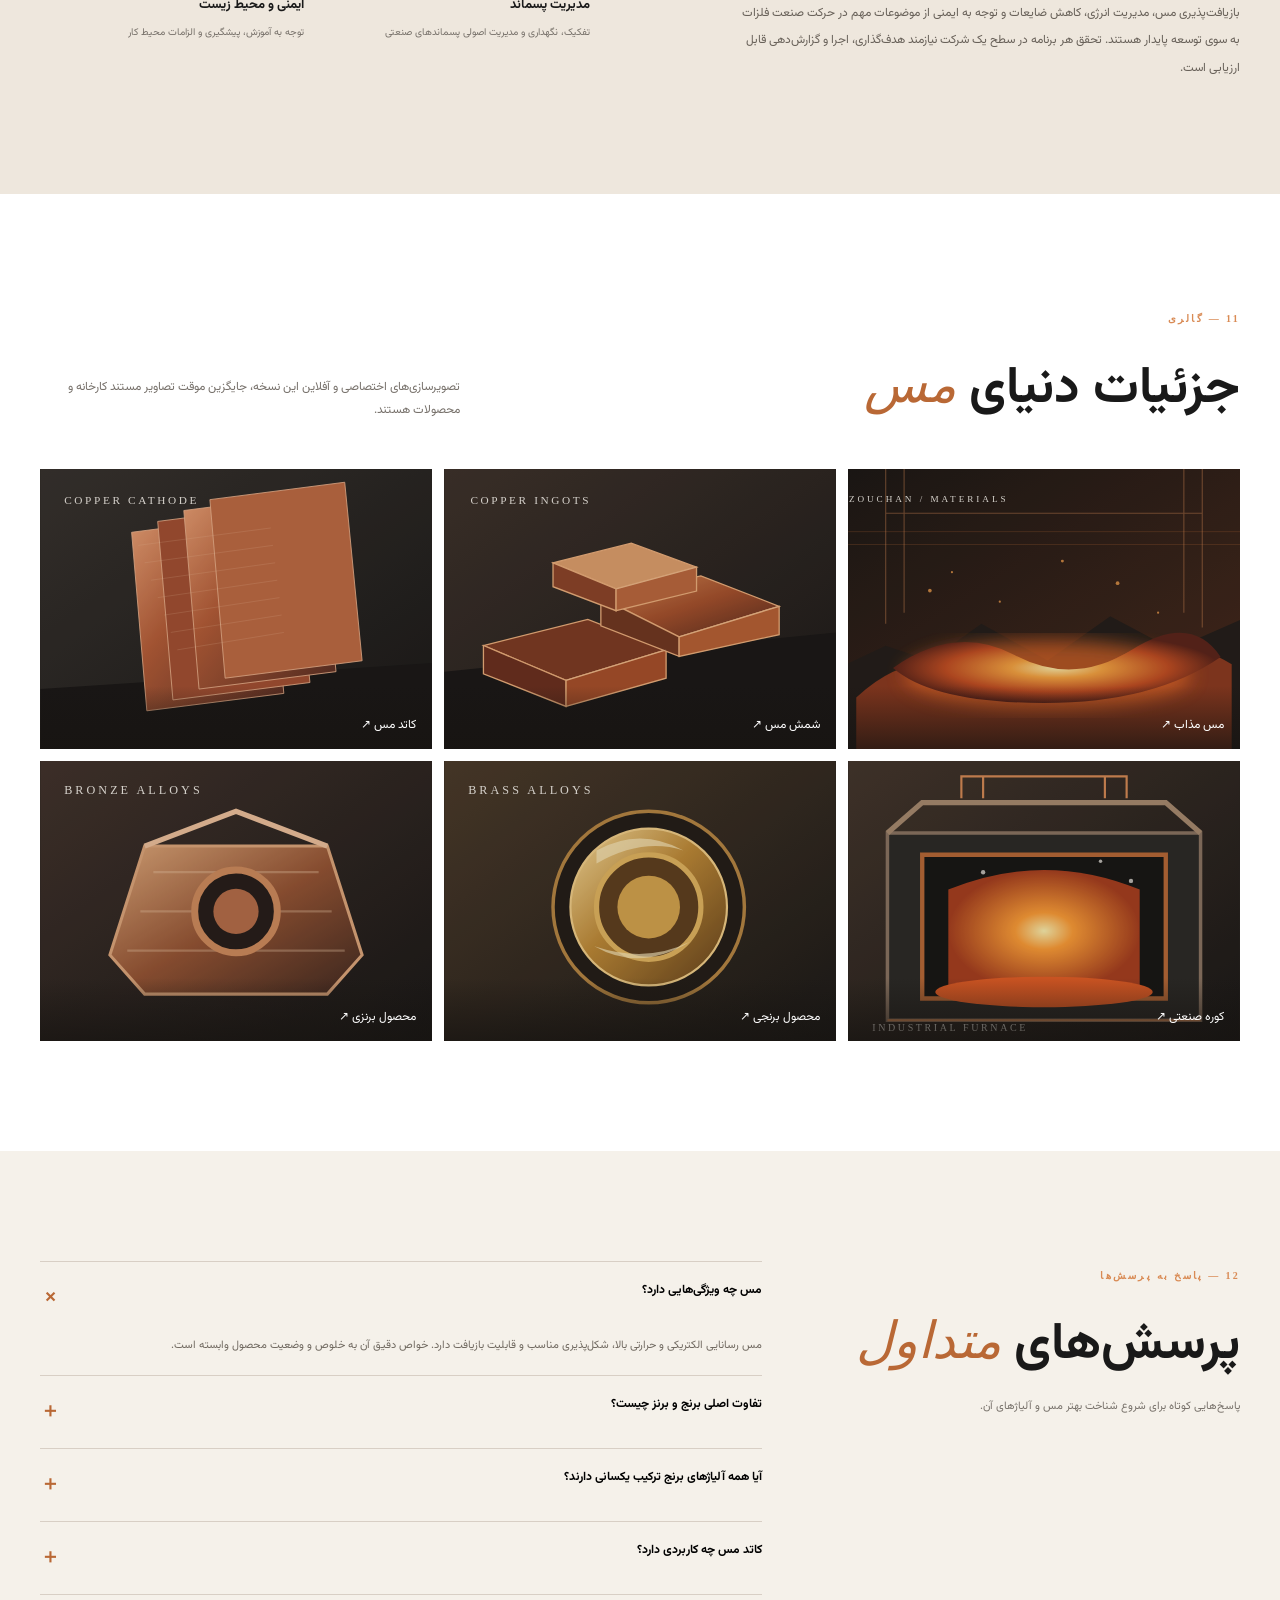
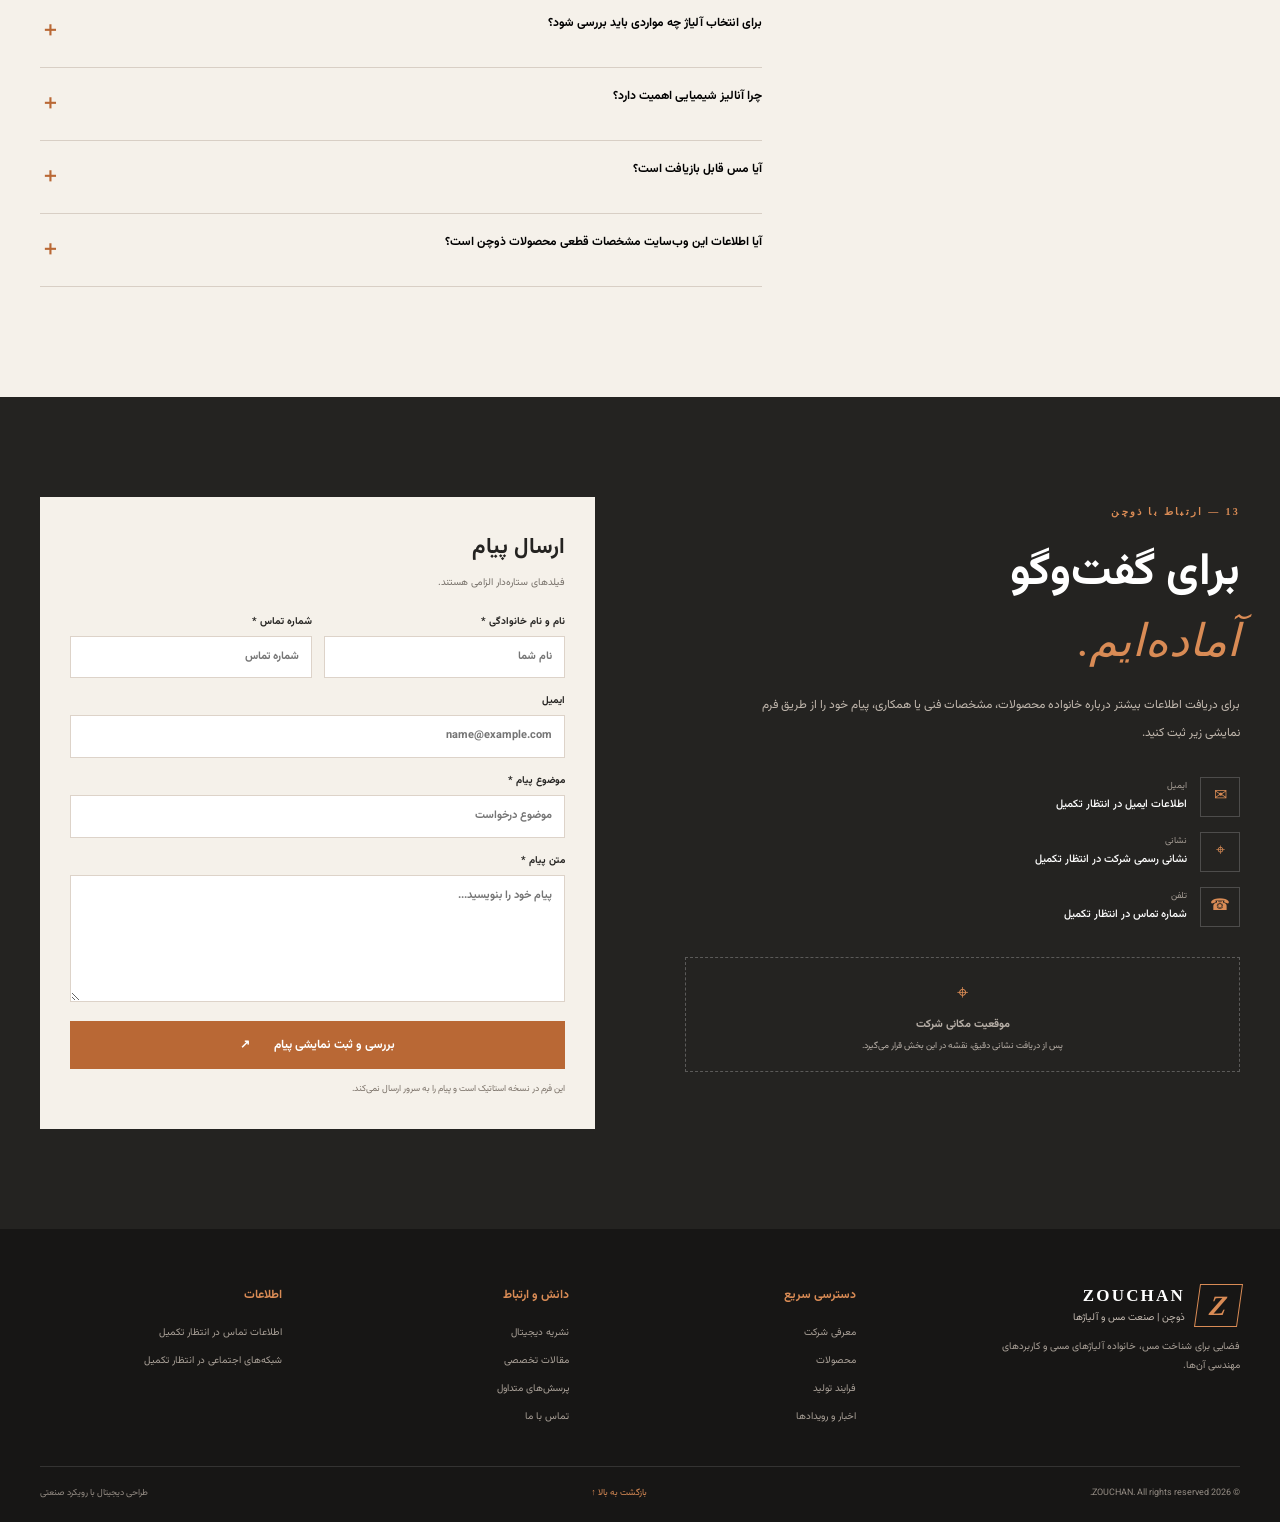
==== commit c79be4df: "Add files via upload" ====
--- a/index.html
+++ b/index.html
@@ -1,39 +1,43 @@
 <!doctype html>
 <html lang="fa" dir="rtl">
 <head>
-  <meta charset="utf-8"><meta name="viewport" content="width=device-width, initial-scale=1">
-  <meta name="theme-color" content="#171716">
-  <meta name="description" content="ذوچن؛ شرکت ذوب مس با رویکردی مبتنی بر کیفیت، دانش فنی و توسعه پایدار">
-  <title>ذوچن | شرکت ذوب مس</title>
-  <link rel="preconnect" href="https://fonts.googleapis.com"><link rel="preconnect" href="https://fonts.gstatic.com" crossorigin>
-  <link href="https://fonts.googleapis.com/css2?family=Vazirmatn:wght@300;400;500;600;700;800;900&display=swap" rel="stylesheet">
-  <link rel="stylesheet" href="style.css">
+<meta charset="utf-8"><meta name="viewport" content="width=device-width, initial-scale=1">
+<meta name="theme-color" content="#191919"><meta name="description" content="ذوچن؛ مرجع معرفی مس، محصولات پایه و خانواده آلیاژهای مسی، با رویکردی تخصصی به صنعت و فناوری.">
+<title>ذوچن | از دل آتش، ارزش می‌آفرینیم</title>
+<link rel="preconnect" href="https://fonts.googleapis.com"><link rel="preconnect" href="https://fonts.gstatic.com" crossorigin>
+<link href="https://fonts.googleapis.com/css2?family=Vazirmatn:wght@300;400;500;600;700;800;900&display=swap" rel="stylesheet">
+<link rel="stylesheet" href="style.css"><link rel="stylesheet" href="responsive.css">
 </head>
 <body>
-<header class="header" id="top">
-  <div class="container nav">
-    <a class="brand" href="#top" aria-label="ذوچن، شرکت ذوب مس"><span class="brand-symbol">ذ</span><span><b>ذوچن</b><small>شرکت ذوب مس</small></span></a>
-    <button class="menu-toggle" aria-label="باز کردن منو" aria-expanded="false">☰</button>
-    <nav class="nav-links" id="navLinks"><a class="active" href="#top">صفحه اصلی</a><a href="#about">درباره ما</a><a href="#process">فرایند تولید</a><a href="#products">محصولات</a><a href="#gallery">گالری</a><a href="#contact">ارتباط با ما</a></nav>
-    <a class="nav-cta" href="#contact">تماس با ما <span>↙</span></a>
-  </div>
-</header>
-<main>
-  <section class="hero">
-    <div class="hero-photo" role="img" aria-label="نمایی از فرایند ذوب و ریخته‌گری مس"></div><div class="hero-shade"></div>
-    <div class="container hero-content">
-      <div class="hero-copy"><span class="eyebrow"><i></i> شرکت ذوب مس ذوچن</span><h1>از دل آتش،<br><em>ارزش می‌آفرینیم.</em></h1><p>نگاهی صنعتی به آینده؛ با تمرکز بر ذوب مس، دانش فنی و کیفیت در مسیر تولید.</p><div class="hero-actions"><a class="btn btn-copper" href="#about">آشنایی با ذوچن <span>←</span></a><a class="text-link" href="#products">مشاهده حوزه فعالیت <span>↙</span></a></div></div>
-      <div class="element-card"><small>ELEMENT 029</small><strong>Cu</strong><span>مس | COPPER</span><b>63.546</b></div>
-      <div class="hero-caption"><span>01 / 03</span><span class="caption-line"></span><span>صنعت · فناوری · آینده</span></div>
-    </div>
-  </section>
-  <section class="values"><div class="container value-grid"><article><span class="value-icon">✦</span><div><b>کیفیت‌محوری</b><small>توجه به کیفیت در مسیر تولید</small></div></article><article><span class="value-icon">⌘</span><div><b>دانش فنی</b><small>نگاه تخصصی به صنعت مس</small></div></article><article><span class="value-icon">↗</span><div><b>توسعه پایدار</b><small>حرکت مسئولانه رو به آینده</small></div></article><article><span class="value-icon">◈</span><div><b>نگاه صنعتی</b><small>تمرکز بر نیازهای صنعت</small></div></article></div></section>
-  <section class="section about" id="about"><div class="container about-grid"><div class="about-image"><img src="assets/copper-cathodes.jpg" alt="صفحات مسی در محیط صنعتی"><span class="image-note">COPPER / 29</span></div><div class="about-copy"><span class="kicker">درباره شرکت <i></i></span><h2>ذوچن؛ همراهی با<br><em>فردای صنعت مس</em></h2><p>ذوچن با محوریت صنعت ذوب مس، بر اهمیت کیفیت، دانش فنی و توسعه در زنجیره ارزش این فلز راهبردی تأکید دارد. این وب‌سایت با هدف معرفی شرکت، حوزه‌های فعالیت و راه‌های ارتباطی طراحی شده است.</p><p class="muted">اطلاعات تخصصی، سوابق و جزئیات رسمی شرکت می‌توانند در این بخش تکمیل شوند.</p><a class="under-link" href="#contact">در ارتباط باشیم <span>←</span></a></div></div></section>
-  <section class="section process" id="process"><div class="container"><div class="section-heading"><div><span class="kicker">نگاه به تولید <i></i></span><h2>مسیر تبدیل ماده به ارزش</h2></div><p>نمایی کلی از مراحل متداول در صنعت ذوب و فرآوری مس؛ جزئیات فرایند اختصاصی شرکت باید بر اساس اطلاعات فنی تأییدشده درج شود.</p></div><div class="process-grid"><article><span>01</span><div class="process-mark">◉</div><h3>آماده‌سازی مواد</h3><p>آماده‌سازی و بررسی مواد اولیه متناسب با مشخصات موردنیاز.</p></article><article><span>02</span><div class="process-mark">♨</div><h3>ذوب و پالایش</h3><p>فرایند حرارتی و کنترل ترکیب مواد در مسیر تولید مس.</p></article><article><span>03</span><div class="process-mark">▤</div><h3>ریخته‌گری</h3><p>شکل‌دهی مذاب بر اساس محصول و استانداردهای تعریف‌شده.</p></article><article><span>04</span><div class="process-mark">✓</div><h3>کنترل کیفیت</h3><p>بررسی مشخصات محصول و انطباق با الزامات فنی.</p></article></div></div></section>
-  <section class="section products" id="products"><div class="container"><div class="section-heading"><div><span class="kicker">حوزه‌های فعالیت <i></i></span><h2>جهان گسترده مس</h2></div><p>معرفی اولیه حوزه‌های مرتبط با صنعت مس. فهرست محصولات نهایی و مشخصات فنی پس از دریافت اطلاعات رسمی شرکت اضافه می‌شود.</p></div><div class="product-grid"><article class="product-card product-one"><div class="product-top"><span>01 / COPPER</span><b>Cu</b></div><div><h3>مس</h3><p>فلزی ارزشمند با کاربردهای گسترده در صنایع گوناگون.</p></div><span class="card-arrow">↙</span></article><article class="product-card product-two"><div class="product-top"><span>02 / ALLOYS</span><b>Cu+</b></div><div><h3>آلیاژهای مس</h3><p>ترکیبات مهندسی‌شده مس برای پاسخ به نیازهای متنوع صنعتی.</p></div><span class="card-arrow">↙</span></article><article class="product-card product-three"><div class="product-top"><span>03 / CASTING</span><b>◈</b></div><div><h3>ریخته‌گری</h3><p>فرایند شکل‌دهی فلزات مذاب متناسب با مشخصات محصول.</p></div><span class="card-arrow">↙</span></article></div></div></section>
-  <section class="gallery" id="gallery"><div class="gallery-image"></div><div class="gallery-content"><span class="kicker">گالری تصاویر <i></i></span><h2>نگاهی نزدیک‌تر<br>به صنعت مس</h2><p>تصاویر محیط کارخانه، تجهیزات و محصولات شرکت را می‌توان در این بخش نمایش داد.</p><a class="btn btn-outline" href="#contact">درخواست اطلاعات بیشتر <span>←</span></a></div></section>
-  <section class="contact section" id="contact"><div class="container contact-grid"><div><span class="kicker">ارتباط با ما <i></i></span><h2>برای همکاری،<br><em>گفت‌وگو را آغاز کنیم.</em></h2><p>برای دریافت اطلاعات بیشتر درباره شرکت و حوزه فعالیت، از راه‌های ارتباطی رسمی ذوچن استفاده کنید.</p><div class="contact-note"><span>✉</span><div><b>اطلاعات تماس</b><small>شماره تماس، ایمیل و نشانی رسمی شرکت در این قسمت درج خواهد شد.</small></div></div></div><div class="contact-panel"><span class="panel-label">ZOUCHAN / COPPER INDUSTRY</span><div class="panel-symbol">ذ</div><h3>ذوچن</h3><p>شرکت ذوب مس</p><a href="#top">بازگشت به ابتدای صفحه ↑</a></div></div></section>
+<a class="skip-link" href="#main">رفتن به محتوای اصلی</a>
+<header class="header" id="top"><div class="container nav-wrap">
+<a class="brand" href="#home" aria-label="ذوچن، صفحه اصلی"><span class="brand-symbol">Z</span><span class="brand-copy"><b>ZOUCHAN</b><small>ذوچن | صنعت مس و آلیاژها</small></span></a>
+<button class="menu-toggle" id="menuToggle" aria-label="باز کردن منو" aria-expanded="false"><span></span><span></span><span></span></button>
+<nav class="nav" id="mainNav" aria-label="منوی اصلی"><a href="#about">معرفی شرکت</a><a href="#products">محصولات</a><a href="#alloys">آلیاژها</a><a href="#process">فرایند تولید</a><a href="#news">اخبار</a><a href="#journal">نشریه</a><a href="#articles">مقالات</a><a href="#contact" class="nav-contact">تماس با ما <span>↗</span></a></nav>
+</div></header>
+<main id="main">
+<section class="hero" id="home"><div class="hero-image" id="heroImage" aria-hidden="true"></div><div class="hero-shade"></div><div class="container hero-content"><div class="hero-copy"><span class="eyebrow"><i></i> COPPER · MATERIALS · FUTURE</span><p class="hero-kicker">صنعت مس، نگاهی فراتر از فلز</p><h1>از دل آتش،<br><em>ارزش می‌آفرینیم.</em></h1><p class="hero-lead">ذوچن؛ نگاهی تخصصی به صنعت مس، تولید و توسعه آلیاژهای فلزی. از شناخت مواد تا انتخاب راهکار مناسب برای کاربردهای صنعتی.</p><div class="hero-actions"><a class="btn btn-copper" href="#about">آشنایی با ذوچن <span>↗</span></a><a class="btn btn-outline" href="#products">کاوش محصولات</a></div></div><div class="hero-index"><span id="heroCount">01</span><span class="hero-line"></span><span>03</span></div><div class="hero-caption"><span>01 / MATERIAL SCIENCE</span><span>مس؛ فلزی برای آینده</span></div></div><div class="hero-controls"><button id="heroPrev" aria-label="اسلاید قبلی">←</button><button id="heroNext" aria-label="اسلاید بعدی">→</button></div></section>
+<div class="ticker"><div class="container ticker-inner"><span>ذوچن / ZOUCHAN</span><span>مس و آلیاژهای مسی</span><span>دانش مواد · مهندسی · کیفیت</span><span>صنعتی برای فردا</span></div></div>
+<section class="section about-section" id="about"><div class="container about-grid"><div class="section-intro"><span class="section-label">01 — درباره ذوچن</span><h2>مس، فراتر از یک<br><em>ماده اولیه</em></h2><div class="copper-rule"></div></div><div class="about-copy"><p class="lead">مس از مهم‌ترین فلزات مهندسی در جهان امروز است؛ فلزی که رسانایی، شکل‌پذیری و قابلیت آلیاژسازی آن، نقشی کلیدی در زنجیره‌ای گسترده از صنایع ایفا می‌کند.</p><p>وب‌سایت ذوچن با هدف معرفی صنعت مس، محصولات پایه و خانواده آلیاژهای مسی طراحی شده است. در این فضا می‌توانید با ویژگی‌های مواد، کاربردهای صنعتی، مسیرهای عمومی تولید و مفاهیم کنترل کیفیت آشنا شوید.</p><p>فناوری در صنعت ذوب و فرآوری، تنها به تجهیزات محدود نمی‌شود؛ شناخت رفتار مواد، کنترل ترکیب شیمیایی، انتخاب فرایند مناسب و ارزیابی کیفیت، در کنار یکدیگر به تولید محصولی متناسب با نیاز کاربرد کمک می‌کنند.</p><div class="about-note"><b>رویکرد ذوچن</b><span>اطلاعات روشن، نگاه مهندسی و توجه به نیاز واقعی صنعت.</span></div></div><div class="about-visual"><img src="assets/images/molten-copper.svg" alt="تصویر گرافیکی مس مذاب در فضای صنعتی"><span class="visual-stamp">Cu<br><small>29</small></span></div></div></section>
+<section class="section products-section" id="products"><div class="container"><div class="section-heading"><div><span class="section-label">02 — محصولات و مواد</span><h2>جهان محصولات <em>مسی</em></h2></div><p>از مس پایه تا آلیاژهای مهندسی؛ خانواده‌های متنوعی از مواد برای نیازهای متفاوت صنعتی.</p></div>
+<div class="catalog-tools"><div class="filter-tabs" id="productFilters"><button class="filter-btn active" data-filter="all">همه محصولات <b>۲۳</b></button><button class="filter-btn" data-filter="base">مس و محصولات پایه</button><button class="filter-btn" data-filter="brass">برنج</button><button class="filter-btn" data-filter="bronze">برنز</button><button class="filter-btn" data-filter="special">آلیاژهای ویژه</button></div><label class="search-box"><span>⌕</span><input id="siteSearch" type="search" placeholder="جست‌وجوی محصول یا مقاله..." aria-label="جست‌وجوی محصول یا مقاله"></label></div>
+<div class="product-grid" id="productGrid" aria-live="polite"></div><p class="catalog-note">ترکیب شیمیایی هر خانواده به گرید و استاندارد انتخابی وابسته است. فرمول‌های درج‌شده، معرفی عمومی خانواده آلیاژی هستند و جایگزین برگه آنالیز یا مشخصات فنی گرید مشخص نیستند.</p></div></section>
+<section class="section applications-section" id="applications"><div class="container"><div class="section-heading light-heading"><div><span class="section-label">03 — حوزه‌های کاربرد</span><h2>فلزی در قلب <em>صنایع</em></h2></div><p>ویژگی‌های فیزیکی و شیمیایی مس، آن را به ماده‌ای ارزشمند در طیف وسیعی از کاربردها تبدیل کرده است.</p></div><div class="application-grid">
+<article class="application-card"><span>01</span><b>برق و الکترونیک</b><p>هادی‌ها، کابل‌ها، اتصالات و قطعات الکتریکی.</p><i>↗</i></article><article class="application-card"><span>02</span><b>نیروگاه و انرژی</b><p>ژنراتورها، موتورها و سامانه‌های انتقال انرژی.</p><i>↗</i></article><article class="application-card"><span>03</span><b>خودروسازی</b><p>سیم‌کشی، موتورهای الکتریکی و مبدل‌های حرارتی.</p><i>↗</i></article><article class="application-card"><span>04</span><b>صنایع دریایی</b><p>قطعات مقاوم به خوردگی در محیط‌های دریایی.</p><i>↗</i></article><article class="application-card"><span>05</span><b>انتقال حرارت</b><p>مبدل‌های حرارتی، لوله‌ها و تجهیزات خنک‌کاری.</p><i>↗</i></article><article class="application-card"><span>06</span><b>ساختمان</b><p>تأسیسات، لوله‌کشی، پوشش‌ها و اجزای معماری.</p><i>↗</i></article><article class="application-card"><span>07</span><b>نفت، گاز و پتروشیمی</b><p>تجهیزات فرایندی و اجزای منتخب صنعتی.</p><i>↗</i></article><article class="application-card"><span>08</span><b>انرژی‌های تجدیدپذیر</b><p>سامانه‌های خورشیدی، بادی و ذخیره انرژی.</p><i>↗</i></article><article class="application-card"><span>09</span><b>مخابرات</b><p>اتصالات، کابل‌ها و زیرساخت انتقال داده.</p><i>↗</i></article><article class="application-card"><span>10</span><b>ماشین‌آلات صنعتی</b><p>یاتاقان‌ها، بوش‌ها، چرخ‌دنده‌ها و قطعات مهندسی.</p><i>↗</i></article></div></div></section>
+<section class="section alloys-section" id="alloys"><div class="container"><div class="section-heading"><div><span class="section-label">04 — شناخت آلیاژها</span><h2>ترکیب درست، <em>کارکرد بهتر</em></h2></div><p>افزودن عناصر آلیاژی می‌تواند خواصی مانند استحکام، مقاومت به خوردگی، ماشین‌کاری یا رفتار سایشی مس را تغییر دهد.</p></div><div class="alloy-columns"><article><div class="alloy-heading"><span>Cu + Zn</span><h3>برنج <small>BRASS</small></h3></div><p>خانواده‌ای از آلیاژهای مس و روی با دامنه‌ای از رنگ، استحکام، شکل‌پذیری و قابلیت ماشین‌کاری. نوع و نسبت عناصر بر اساس گرید تعیین می‌شود.</p><ul><li>برنج معمولی و کارتریجی</li><li>برنج دریایی و آلومینیومی</li><li>برنج سرب‌دار و سیلیکونی</li></ul><span class="alloy-footer">ترکیب عمومی: Cu–Zn و عناصر آلیاژی احتمالی</span></article><article><div class="alloy-heading bronze"><span>Cu + Sn</span><h3>برنز <small>BRONZE</small></h3></div><p>نامی برای گروهی از آلیاژهای مس که با قلع یا عناصر دیگری آلیاژ می‌شوند و در قطعات مقاوم به سایش، بارگذاری و خوردگی کاربرد دارند.</p><ul><li>برنز قلع‌دار و فسفر برنز</li><li>برنز آلومینیومی و منگنزی</li><li>برنز سرب‌دار و سیلیکونی</li></ul><span class="alloy-footer">ترکیب عمومی: Cu–Sn یا سامانه‌های چندعنصری</span></article><article><div class="alloy-heading special"><span>Cu + X</span><h3>آلیاژهای ویژه <small>SPECIAL</small></h3></div><p>گروه‌هایی با خواص هدفمند برای شرایط کاری ویژه؛ انتخاب آن‌ها باید با توجه به خواص موردنیاز و استاندارد گرید انجام شود.</p><ul><li>کوپرونیکل و مس–نیکل</li><li>مس بریلیومی و کروم‌دار</li><li>مس زیرکونیومی</li></ul><span class="alloy-footer">ترکیب عمومی: مس با عناصر آلیاژی منتخب</span></article></div></div></section>
+<section class="section process-section" id="process"><div class="container"><div class="section-heading"><div><span class="section-label">05 — از ماده تا محصول</span><h2>مسیر عمومی <em>تولید</em></h2></div><p>نمایی آموزشی از مراحل متداول در بخشی از زنجیره ذوب و فرآوری مس و آلیاژهای آن.</p></div><div class="process-disclaimer">این مراحل، الگوی عمومی صنعت هستند و به‌منزله تأیید خط تولید، تجهیزات یا ترتیب عملیاتی مشخص در شرکت ذوچن نیستند.</div><div class="process-grid">
+<div class="process-step"><b>01</b><span>◈</span><h3>آماده‌سازی مواد</h3><p>تأمین، تفکیک و آماده‌سازی مواد اولیه متناسب با هدف تولید.</p></div><div class="process-step"><b>02</b><span>⌕</span><h3>آنالیز مواد</h3><p>شناخت ترکیب اولیه و بررسی تناسب مواد با مشخصات موردنظر.</p></div><div class="process-step"><b>03</b><span>♨</span><h3>ذوب</h3><p>ذوب مواد در تجهیزات متناسب با نوع فلز و فرایند انتخابی.</p></div><div class="process-step"><b>04</b><span>Cu</span><h3>تنظیم ترکیب</h3><p>کنترل و اصلاح ترکیب شیمیایی بر اساس گرید هدف.</p></div><div class="process-step"><b>05</b><span>▤</span><h3>ریخته‌گری</h3><p>شکل‌دهی مذاب در قالب یا سامانه ریخته‌گری مناسب.</p></div><div class="process-step"><b>06</b><span>◫</span><h3>سردسازی و شکل‌دهی</h3><p>رسیدن به شرایط موردنیاز برای عملیات و ابعاد بعدی.</p></div><div class="process-step"><b>07</b><span>✓</span><h3>کنترل کیفیت</h3><p>ارزیابی ویژگی‌های شیمیایی، مکانیکی و ابعادی محصول.</p></div><div class="process-step"><b>08</b><span>▣</span><h3>آماده‌سازی نهایی</h3><p>بسته‌بندی، شناسایی و آماده‌سازی برای تحویل.</p></div></div></div></section>
+<section class="quality-section"><div class="container quality-grid"><div><span class="section-label">06 — آزمایشگاه و کیفیت</span><h2>کیفیت، نتیجه<br><em>اندازه‌گیری است.</em></h2><p>کنترل کیفیت در تولید فلزات و آلیاژها به مجموعه‌ای از آزمون‌ها و بررسی‌ها وابسته است. انتخاب روش آزمون به نوع محصول، گرید و الزامات کاربرد بستگی دارد.</p><a href="#contact" class="text-link">گفت‌وگو درباره نیاز فنی <span>↗</span></a></div><div class="quality-list"><div><b>01</b><span><strong>آنالیز ترکیب شیمیایی</strong><small>بررسی عناصر اصلی و فرعی آلیاژ</small></span></div><div><b>02</b><span><strong>خواص مکانیکی</strong><small>ارزیابی سختی، کشش و رفتار مکانیکی</small></span></div><div><b>03</b><span><strong>کنترل ابعادی و سطح</strong><small>اندازه‌گیری ابعاد و بررسی عیوب ظاهری</small></span></div><div><b>04</b><span><strong>ردیابی محصول</strong><small>ثبت شناسه، گرید و سوابق کنترل در صورت وجود سامانه مربوطه</small></span></div></div></div></section>
+<section class="section news-section" id="news"><div class="container"><div class="section-heading"><div><span class="section-label">07 — تازه‌های صنعت</span><h2>اخبار و <em>رویدادها</em></h2></div><div class="news-filters" id="newsFilters"><button class="active" data-news="all">همه</button><button data-news="technology">فناوری</button><button data-news="market">بازار</button><button data-news="sustainability">پایداری</button></div></div><div class="news-grid" id="newsGrid"></div><p class="sample-note">تمام خبرهای این بخش محتوای نمونه و آموزشی هستند و خبر واقعی شرکت یا گزارش رویداد برگزارشده محسوب نمی‌شوند.</p></div></section>
+<section class="section journal-section" id="journal"><div class="container"><div class="section-heading light-heading"><div><span class="section-label">08 — نشریه دیجیتال</span><h2>نشریه صنعت مس <em>ذوچن</em></h2></div><p>قالبی برای انتشار دیدگاه‌ها، پرونده‌های فنی و مرور تحولات صنعت مس.</p></div><div class="journal-grid" id="journalGrid"></div><p class="journal-note">شماره‌ها و فایل‌های این بخش نمونه نمایشی هستند؛ پس از آماده‌سازی محتوای تحریریه می‌توان آن‌ها را جایگزین کرد.</p></div></section>
+<section class="section articles-section" id="articles"><div class="container"><div class="section-heading"><div><span class="section-label">09 — دانشنامه مواد</span><h2>مقالات <em>تخصصی</em></h2></div><p>مطالبی برای آشنایی بهتر با رفتار مس و آلیاژهای آن و تصمیم‌گیری آگاهانه‌تر در انتخاب مواد.</p></div><div class="article-grid" id="articleGrid"></div></div></section>
+<section class="sustain-section"><div class="container sustain-grid"><div><span class="section-label">10 — صنعت و آینده</span><h2>توسعه صنعتی،<br><em>مسئولانه‌تر.</em></h2><p>بازیافت‌پذیری مس، مدیریت انرژی، کاهش ضایعات و توجه به ایمنی از موضوعات مهم در حرکت صنعت فلزات به سوی توسعه پایدار هستند. تحقق هر برنامه در سطح یک شرکت نیازمند هدف‌گذاری، اجرا و گزارش‌دهی قابل ارزیابی است.</p></div><div class="sustain-points"><div><span>01</span><b>بازیافت و چرخه مواد</b><small>بازگشت قراضه مسی به چرخه تولید با کنترل کیفیت مناسب</small></div><div><span>02</span><b>بهره‌وری انرژی</b><small>پایش مصرف و بهینه‌سازی فرایندهای انرژی‌بر</small></div><div><span>03</span><b>مدیریت پسماند</b><small>تفکیک، نگهداری و مدیریت اصولی پسماندهای صنعتی</small></div><div><span>04</span><b>ایمنی و محیط زیست</b><small>توجه به آموزش، پیشگیری و الزامات محیط کار</small></div></div></div></section>
+<section class="section gallery-section" id="gallery"><div class="container"><div class="section-heading"><div><span class="section-label">11 — گالری</span><h2>جزئیات دنیای <em>مس</em></h2></div><p>تصویرسازی‌های اختصاصی و آفلاین این نسخه، جایگزین موقت تصاویر مستند کارخانه و محصولات هستند.</p></div><div class="gallery-grid" id="galleryGrid"><button data-title="مس مذاب" data-image="molten-copper.svg"><img src="assets/images/molten-copper.svg" alt="تصویرسازی مس مذاب"><span>مس مذاب ↗</span></button><button data-title="شمش مس" data-image="copper-ingots.svg"><img src="assets/images/copper-ingots.svg" alt="تصویرسازی شمش‌های مس"><span>شمش مس ↗</span></button><button data-title="کاتد مس" data-image="copper-cathode.svg"><img src="assets/images/copper-cathode.svg" alt="تصویرسازی کاتد مس"><span>کاتد مس ↗</span></button><button data-title="کوره صنعتی" data-image="furnace.svg"><img src="assets/images/furnace.svg" alt="تصویرسازی کوره صنعتی"><span>کوره صنعتی ↗</span></button><button data-title="محصول برنجی" data-image="brass.svg"><img src="assets/images/brass.svg" alt="تصویرسازی محصول برنجی"><span>محصول برنجی ↗</span></button><button data-title="محصول برنزی" data-image="bronze.svg"><img src="assets/images/bronze.svg" alt="تصویرسازی محصول برنزی"><span>محصول برنزی ↗</span></button></div></div></section>
+<section class="section faq-section" id="faq"><div class="container faq-grid"><div><span class="section-label">12 — پاسخ به پرسش‌ها</span><h2>پرسش‌های <em>متداول</em></h2><p>پاسخ‌هایی کوتاه برای شروع شناخت بهتر مس و آلیاژهای آن.</p></div><div class="faq-list" id="faqList"></div></div></section>
+<section class="contact-section" id="contact"><div class="container contact-grid"><div><span class="section-label">13 — ارتباط با ذوچن</span><h2>برای گفت‌وگو<br><em>آماده‌ایم.</em></h2><p>برای دریافت اطلاعات بیشتر درباره خانواده محصولات، مشخصات فنی یا همکاری، پیام خود را از طریق فرم نمایشی زیر ثبت کنید.</p><div class="contact-details"><div><span>✉</span><p><small>ایمیل</small><b>اطلاعات ایمیل در انتظار تکمیل</b></p></div><div><span>⌖</span><p><small>نشانی</small><b>نشانی رسمی شرکت در انتظار تکمیل</b></p></div><div><span>☎</span><p><small>تلفن</small><b>شماره تماس در انتظار تکمیل</b></p></div></div><div class="map-placeholder"><span>⌖</span><b>موقعیت مکانی شرکت</b><small>پس از دریافت نشانی دقیق، نقشه در این بخش قرار می‌گیرد.</small></div></div><form class="contact-form" id="contactForm"><h3>ارسال پیام</h3><p>فیلدهای ستاره‌دار الزامی هستند.</p><div class="form-row"><label>نام و نام خانوادگی *<input name="name" required minlength="2" autocomplete="name" placeholder="نام شما"></label><label>شماره تماس *<input name="phone" required inputmode="tel" pattern="[0-9+() -]{8,}" placeholder="شماره تماس"></label></div><label>ایمیل<input name="email" type="email" autocomplete="email" placeholder="name@example.com"></label><label>موضوع پیام *<input name="subject" required placeholder="موضوع درخواست"></label><label>متن پیام *<textarea name="message" required minlength="10" rows="5" placeholder="پیام خود را بنویسید..."></textarea></label><button class="btn btn-copper" type="submit">بررسی و ثبت نمایشی پیام <span>↗</span></button><div class="form-status" id="formStatus" role="status">این فرم در نسخه استاتیک است و پیام را به سرور ارسال نمی‌کند.</div></form></div></section>
 </main>
-<footer><div class="container footer"><a class="brand" href="#top"><span class="brand-symbol">ذ</span><span><b>ذوچن</b><small>شرکت ذوب مس</small></span></a><span>© <span id="year"></span> ذوچن | تمامی حقوق محفوظ است.</span><a href="#top">بازگشت به بالا ↑</a></div></footer>
-<script src="script.js"></script>
+<footer class="footer"><div class="container footer-main"><div class="footer-brand"><a class="brand" href="#home"><span class="brand-symbol">Z</span><span class="brand-copy"><b>ZOUCHAN</b><small>ذوچن | صنعت مس و آلیاژها</small></span></a><p>فضایی برای شناخت مس، خانواده آلیاژهای مسی و کاربردهای مهندسی آن‌ها.</p></div><div><b>دسترسی سریع</b><a href="#about">معرفی شرکت</a><a href="#products">محصولات</a><a href="#process">فرایند تولید</a><a href="#news">اخبار و رویدادها</a></div><div><b>دانش و ارتباط</b><a href="#journal">نشریه دیجیتال</a><a href="#articles">مقالات تخصصی</a><a href="#faq">پرسش‌های متداول</a><a href="#contact">تماس با ما</a></div><div><b>اطلاعات</b><span>اطلاعات تماس در انتظار تکمیل</span><span>شبکه‌های اجتماعی در انتظار تکمیل</span></div></div><div class="container footer-bottom"><span>© <span id="year"></span> ZOUCHAN. All rights reserved.</span><a href="#top">بازگشت به بالا ↑</a><span>طراحی دیجیتال با رویکرد صنعتی</span></div></footer>
+<button class="back-top" id="backTop" aria-label="بازگشت به بالای صفحه">↑</button>
+<div class="modal" id="contentModal" aria-hidden="true"><div class="modal-backdrop" data-close></div><div class="modal-panel" role="dialog" aria-modal="true" aria-labelledby="modalTitle"><button class="modal-close" data-close aria-label="بستن">×</button><div id="modalBody"></div></div></div>
+<script src="script.js" defer></script>
 </body></html>
--- a/style.css
+++ b/style.css
@@ -1,4 +1 @@
-:root{--bg:#f4f1ec;--ink:#211f1c;--muted:#77716a;--dark:#171716;--dark2:#22211f;--copper:#c66b35;--copper2:#f09a55;--line:#ded8d0;--cream:#f8f5f0;--max:1180px}*{box-sizing:border-box}html{scroll-behavior:smooth;scroll-padding-top:88px}body{margin:0;background:var(--bg);color:var(--ink);font-family:Vazirmatn,Tahoma,sans-serif;line-height:1.9}a{text-decoration:none;color:inherit}.container{width:min(var(--max),calc(100% - 48px));margin:auto}.header{height:82px;background:rgba(23,23,22,.97);color:#fff;position:sticky;top:0;z-index:20;border-bottom:1px solid rgba(255,255,255,.08);backdrop-filter:blur(14px)}.nav{height:100%;display:flex;align-items:center;justify-content:space-between;gap:25px}.brand{display:flex;align-items:center;gap:12px;min-width:170px}.brand-symbol{width:43px;height:43px;border:1px solid rgba(240,154,85,.65);border-radius:13px;display:grid;place-items:center;color:var(--copper2);font-size:1.55rem;font-weight:900;background:linear-gradient(145deg,rgba(198,107,53,.2),rgba(255,255,255,.02))}.brand b{display:block;font-size:1.25rem;line-height:1.3;letter-spacing:.02em}.brand small{display:block;font-size:.65rem;color:#b8b0a7;letter-spacing:.08em}.nav-links{display:flex;align-items:center;gap:clamp(12px,2vw,28px);font-size:.79rem;color:#d3cec7}.nav-links a{padding:27px 0;position:relative;transition:.2s}.nav-links a:hover,.nav-links a.active{color:var(--copper2)}.nav-links a.active:after{content:"";height:2px;position:absolute;bottom:17px;right:0;left:0;background:var(--copper2)}.nav-cta,.btn{display:inline-flex;align-items:center;justify-content:center;gap:17px;border-radius:999px;padding:12px 21px;font-size:.78rem;font-weight:700}.nav-cta{background:var(--copper);color:#1a1714;white-space:nowrap}.nav-cta span{font-size:1.1rem}.menu-toggle{display:none;background:none;color:#fff;border:1px solid #51483f;border-radius:10px;padding:8px 12px;font-size:1.2rem}.hero{height:min(680px,calc(100vh - 82px));min-height:560px;position:relative;background:var(--dark);color:#fff;overflow:hidden}.hero-photo{position:absolute;inset:0 0 0 30%;background:url('assets/copper-foundry.jpg') center/cover no-repeat;opacity:.88}.hero-shade{position:absolute;inset:0;background:linear-gradient(270deg,#171716 0%,rgba(23,23,22,.98) 25%,rgba(23,23,22,.72) 49%,rgba(23,23,22,.08) 100%),linear-gradient(0deg,rgba(12,12,11,.6),transparent 45%)}.hero-content{height:100%;position:relative;display:flex;align-items:center}.hero-copy{max-width:570px;padding-bottom:25px}.eyebrow,.kicker{display:inline-flex;align-items:center;gap:10px;color:var(--copper2);font-size:.8rem;font-weight:700;letter-spacing:.02em}.eyebrow i,.kicker i{width:25px;height:2px;background:var(--copper2);display:inline-block}.hero h1{font-size:clamp(3.3rem,6vw,5.6rem);line-height:1.28;letter-spacing:-.055em;margin:20px 0}.hero h1 em,.about h2 em,.contact h2 em{font-style:normal;color:var(--copper2)}.hero-copy>p{color:#c6c0b9;max-width:460px;font-size:1rem}.hero-actions{display:flex;align-items:center;gap:28px;margin-top:32px}.btn-copper{background:linear-gradient(120deg,#f3a15c,#bf632f);color:#201914;box-shadow:0 10px 30px rgba(198,107,53,.2)}.btn span{font-size:1.1rem}.text-link{font-size:.8rem;color:#e6ddd3}.text-link span{color:var(--copper2);margin-right:8px}.element-card{position:absolute;left:11%;top:33%;width:130px;height:150px;border:1px solid rgba(240,154,85,.45);border-radius:15px;padding:13px;display:flex;flex-direction:column;background:rgba(25,22,19,.48);backdrop-filter:blur(8px);color:var(--copper2);transform:rotate(-5deg)}.element-card small{font-size:.55rem;letter-spacing:.1em}.element-card strong{font-size:3.4rem;line-height:1.2}.element-card span{font-size:.72rem;color:#fff}.element-card b{font-size:.62rem;color:#bcb2a8;font-weight:400;margin-top:auto}.hero-caption{position:absolute;bottom:25px;right:0;display:flex;align-items:center;gap:14px;color:#bdb4aa;font-size:.65rem}.caption-line{width:70px;height:2px;background:var(--copper)}.values{background:#211f1d;color:#fff;border-top:1px solid #39332d;border-bottom:1px solid #39332d}.value-grid{display:grid;grid-template-columns:repeat(4,1fr);padding:25px 0}.value-grid article{display:flex;align-items:center;gap:15px;padding:5px 25px;border-left:1px solid #3d3832}.value-grid article:first-child{padding-right:0}.value-grid article:last-child{border:0}.value-icon{width:43px;height:43px;display:grid;place-items:center;border:1px solid rgba(240,154,85,.38);border-radius:13px;color:var(--copper2);font-size:1.35rem}.value-grid b,.value-grid small{display:block}.value-grid b{font-size:.86rem}.value-grid small{font-size:.68rem;color:#a9a198}.section{padding:110px 0}.about{background:var(--cream)}.about-grid{display:grid;grid-template-columns:1fr 1fr;gap:90px;align-items:center}.about-image{position:relative;min-height:410px}.about-image:before{content:"";position:absolute;inset:20px -18px -18px 18px;border:1px solid #d6a17c;border-radius:22px}.about-image img{position:relative;width:100%;height:410px;object-fit:cover;border-radius:20px;display:block;box-shadow:0 25px 60px rgba(45,32,22,.15)}.image-note{position:absolute;bottom:18px;left:18px;background:rgba(23,23,22,.85);color:#f3a15c;padding:8px 13px;border-radius:8px;font-size:.65rem;letter-spacing:.12em;direction:ltr}.about-copy h2,.contact h2{font-size:clamp(2.2rem,4vw,3.5rem);line-height:1.45;margin:18px 0}.about-copy>p,.contact-grid>div>p{color:#635e58;font-size:.92rem}.about-copy .muted{color:#928980;font-size:.8rem}.under-link{display:inline-block;margin-top:20px;color:#a95427;font-size:.82rem;font-weight:800}.under-link span{margin-right:12px}.process{background:#201f1d;color:#fff}.section-heading{display:flex;align-items:end;justify-content:space-between;gap:50px;margin-bottom:45px}.section-heading h2{font-size:2.3rem;margin:10px 0 0}.section-heading>p{max-width:490px;color:#a9a29a;font-size:.8rem;margin:0}.process-grid{display:grid;grid-template-columns:repeat(4,1fr);border-top:1px solid #48413a;border-bottom:1px solid #48413a}.process-grid article{padding:28px 25px 34px;border-left:1px solid #48413a;position:relative}.process-grid article:first-child{padding-right:0}.process-grid article:last-child{border:0}.process-grid article>span{color:#9b8e81;font-size:.72rem;letter-spacing:.12em}.process-mark{font-size:2.2rem;color:var(--copper2);margin:20px 0}.process-grid h3{font-size:1.05rem}.process-grid p{font-size:.76rem;color:#aaa39b;max-width:220px}.products{background:#eee9e2}.product-grid{display:grid;grid-template-columns:repeat(3,1fr);gap:18px}.product-card{min-height:330px;border-radius:20px;padding:27px;display:flex;flex-direction:column;justify-content:space-between;overflow:hidden;position:relative;color:#fff;background:#30231c}.product-card:after{content:"";position:absolute;width:260px;height:260px;border-radius:50%;border:1px solid rgba(255,255,255,.15);left:-70px;top:55px;box-shadow:0 0 0 25px rgba(255,255,255,.025),0 0 0 55px rgba(255,255,255,.02)}.product-one{background:linear-gradient(145deg,#9c4d25,#42271d)}.product-two{background:linear-gradient(145deg,#8a6744,#342c25)}.product-three{background:linear-gradient(145deg,#49423a,#1c1c1a)}.product-top{display:flex;justify-content:space-between;align-items:start;position:relative;z-index:1}.product-top span{font-size:.62rem;letter-spacing:.13em;color:#f3c19b;direction:ltr}.product-top b{font-size:2.3rem;color:rgba(255,255,255,.85);font-weight:500}.product-card h3{font-size:1.65rem;margin:0 0 8px}.product-card p{font-size:.78rem;color:#e4d8ce;max-width:260px;margin:0}.product-card>div:nth-child(2){position:relative;z-index:1}.card-arrow{position:absolute;left:25px;bottom:25px;font-size:1.4rem;color:#f3a15c;z-index:1}.gallery{min-height:430px;display:grid;grid-template-columns:1.1fr .9fr;background:#171716;color:#fff}.gallery-image{background:url('assets/copper-foundry.jpg') center/cover;min-height:430px;position:relative}.gallery-image:after{content:"";position:absolute;inset:0;background:linear-gradient(90deg,transparent,rgba(23,23,22,.25))}.gallery-content{padding:70px clamp(35px,7vw,110px);align-self:center}.gallery-content h2{font-size:2.6rem;line-height:1.45;margin:15px 0}.gallery-content p{font-size:.82rem;color:#b9b1a8;max-width:400px;margin-bottom:25px}.btn-outline{border:1px solid #8c5b3b;color:#f1c19f}.contact{background:var(--cream)}.contact-grid{display:grid;grid-template-columns:1.1fr .9fr;gap:100px;align-items:center}.contact-grid>div>p{max-width:490px}.contact-note{display:flex;align-items:center;gap:15px;margin-top:35px}.contact-note>span{width:46px;height:46px;border-radius:13px;background:#eee1d5;color:#a9572c;display:grid;place-items:center;font-size:1.3rem}.contact-note b,.contact-note small{display:block}.contact-note b{font-size:.83rem}.contact-note small{font-size:.72rem;color:#8b8177}.contact-panel{min-height:330px;background:radial-gradient(circle at 50% 25%,#4b3527,#1d1c1a 68%);border-radius:24px;padding:32px;color:#fff;text-align:center;display:flex;flex-direction:column;align-items:center;justify-content:center;box-shadow:0 25px 55px rgba(43,30,20,.16)}.panel-label{font-size:.6rem;letter-spacing:.2em;color:#d18a58;direction:ltr}.panel-symbol{width:80px;height:80px;border:1px solid #b36a3d;border-radius:22px;display:grid;place-items:center;color:#f0a366;font-size:3rem;font-weight:900;margin-top:25px}.contact-panel h3{font-size:1.8rem;margin:8px 0 0}.contact-panel p{color:#c2b6a9;margin:0}.contact-panel a{font-size:.72rem;color:#f1a56a;margin-top:25px}footer{background:#171716;color:#b9b1a8;padding:27px 0}.footer{display:flex;align-items:center;justify-content:space-between;gap:20px}.footer>span,.footer>a:last-child{font-size:.68rem}.footer .brand{color:#fff}.footer>a:last-child{color:#e29a64}
-@media(max-width:1000px){.nav-links{gap:12px;font-size:.7rem}.nav-cta{display:none}.about-grid,.contact-grid{gap:45px}.value-grid article{padding:5px 13px}.value-grid small{font-size:.62rem}}
-@media(max-width:760px){.container{width:calc(100% - 32px)}.header{height:70px}.nav{gap:12px}.menu-toggle{display:block;margin-right:auto}.nav-links{display:none;position:absolute;top:70px;right:16px;left:16px;background:#22211f;border:1px solid #494038;border-radius:14px;padding:10px;flex-direction:column;align-items:stretch;gap:0;box-shadow:0 18px 35px #0005}.nav-links.open{display:flex}.nav-links a{padding:10px 14px}.nav-links a.active:after{display:none}.brand{min-width:0}.hero{height:auto;min-height:650px}.hero-photo{inset:0;background-position:38% center}.hero-shade{background:linear-gradient(0deg,#171716 4%,rgba(23,23,22,.94) 35%,rgba(23,23,22,.3) 100%)}.hero-content{min-height:650px;align-items:end;padding-bottom:95px}.hero-copy{max-width:100%}.hero h1{font-size:3.5rem}.hero-copy>p{font-size:.88rem}.element-card{width:94px;height:115px;left:10%;top:15%;padding:9px}.element-card strong{font-size:2.5rem}.element-card span{font-size:.58rem}.hero-caption{bottom:25px}.value-grid{grid-template-columns:1fr 1fr;gap:16px;padding:22px 0}.value-grid article{border:0;padding:0}.value-grid article:first-child{padding-right:0}.section{padding:75px 0}.about-grid,.contact-grid{grid-template-columns:1fr;gap:45px}.about-image{min-height:280px;margin:0 8px 8px}.about-image img{height:280px}.about-copy h2,.contact h2{font-size:2.5rem}.section-heading{display:block;margin-bottom:30px}.section-heading>p{margin-top:15px}.section-heading h2{font-size:1.9rem}.process-grid{grid-template-columns:1fr 1fr}.process-grid article{padding:22px 14px;border-bottom:1px solid #48413a}.process-grid article:first-child{padding-right:14px}.process-grid article:nth-child(2){border-left:0}.process-grid article:nth-child(3),.process-grid article:nth-child(4){border-bottom:0}.product-grid{grid-template-columns:1fr}.product-card{min-height:270px}.gallery{grid-template-columns:1fr}.gallery-image{min-height:250px}.gallery-content{padding:45px 25px}.gallery-content h2{font-size:2.2rem}.footer{flex-wrap:wrap}.footer>span{order:3;width:100%}}
-@media(prefers-reduced-motion:reduce){html{scroll-behavior:auto}*{animation-duration:.01ms!important;transition-duration:.01ms!important}}
+:root{--copper:#B96835;--copper-light:#D98B55;--bronze:#8C542F;--charcoal:#191919;--black:#242321;--cream:#F5F1EA;--white:#fff;--muted:#77716b;--line:#ded8d0;--serif:Georgia,'Times New Roman',serif}*{box-sizing:border-box}html{scroll-behavior:smooth;scroll-padding-top:88px}body{margin:0;background:var(--cream);color:var(--charcoal);font-family:Vazirmatn,Tahoma,sans-serif;line-height:1.9}body.modal-open{overflow:hidden}a{color:inherit;text-decoration:none}button,input,textarea{font:inherit}button{cursor:pointer}.container{width:min(1200px,calc(100% - 56px));margin-inline:auto}.skip-link{position:absolute;top:-60px;right:15px;background:#fff;padding:10px;z-index:999}.skip-link:focus{top:10px}.header{height:84px;position:sticky;top:0;z-index:50;background:rgba(25,25,25,.96);backdrop-filter:blur(16px);border-bottom:1px solid rgba(255,255,255,.09);color:#fff}.nav-wrap{height:100%;display:flex;align-items:center;justify-content:space-between;gap:25px}.brand{display:flex;align-items:center;gap:12px;flex-shrink:0}.brand-symbol{width:43px;height:43px;border:1px solid var(--copper-light);display:grid;place-items:center;color:var(--copper-light);font:italic 700 28px var(--serif);transform:skew(-8deg)}.brand-copy{display:grid;line-height:1.3}.brand-copy b{font:700 17px var(--serif);letter-spacing:2.2px}.brand-copy small{font-size:10px;color:#c7bdb4;margin-top:5px}.nav{display:flex;align-items:center;gap:clamp(12px,1.6vw,24px);font-size:12px;color:#e6e0da}.nav a{transition:color .2s}.nav a:hover,.nav a:focus-visible{color:var(--copper-light)}.nav-contact{border:1px solid rgba(217,139,85,.55);padding:8px 13px}.nav-contact span{color:var(--copper-light);margin-right:5px}.menu-toggle{display:none;background:none;border:0;padding:10px}.menu-toggle span{display:block;width:24px;height:2px;background:#fff;margin:5px}.hero{height:min(740px,calc(100vh - 84px));min-height:610px;position:relative;overflow:hidden;background:#211d19;color:#fff}.hero-image{position:absolute;inset:0;background:url('assets/images/molten-copper.svg') center/cover no-repeat;opacity:.72;transition:background-image .5s}.hero-shade{position:absolute;inset:0;background:linear-gradient(90deg,rgba(19,17,15,.95) 0%,rgba(19,17,15,.76) 44%,rgba(19,17,15,.22) 100%),linear-gradient(0deg,rgba(19,17,15,.55),transparent 45%)}.hero-content{position:relative;height:100%;display:flex;align-items:center}.hero-copy{max-width:620px;padding-bottom:30px}.eyebrow,.section-label{font:600 10px var(--serif);letter-spacing:2.3px;color:var(--copper-light)}.eyebrow{display:flex;align-items:center;gap:10px}.eyebrow i{width:25px;height:1px;background:var(--copper-light)}.hero-kicker{color:#e7c7ae;font-size:14px;margin:25px 0 3px}.hero h1{font-size:clamp(48px,6vw,78px);line-height:1.35;letter-spacing:-2px;margin:0 0 18px;font-weight:800}.hero h1 em,.section-heading h2 em,.section-intro h2 em,.quality-grid h2 em,.sustain-grid h2 em,.contact-grid h2 em,.faq-grid h2 em{font-family:var(--serif);font-weight:400;color:var(--copper-light);font-style:italic}.hero-lead{max-width:510px;color:#d3ccc5;font-size:14px;line-height:2.2}.hero-actions{display:flex;gap:12px;margin-top:30px}.btn{display:inline-flex;align-items:center;justify-content:center;gap:24px;padding:12px 22px;font-size:12px;font-weight:700;border:1px solid transparent;transition:.25s}.btn-copper{background:var(--copper);color:white}.btn-copper:hover{background:#a9582c;transform:translateY(-2px)}.btn-outline{border-color:rgba(255,255,255,.45);color:#fff}.btn-outline:hover{border-color:var(--copper-light);color:var(--copper-light)}.hero-index{position:absolute;left:28px;bottom:100px;display:flex;align-items:center;gap:12px;direction:ltr;font:13px var(--serif);color:#ddd}.hero-index span:first-child{color:var(--copper-light);font-size:20px}.hero-line{width:55px;height:1px;background:#88786b}.hero-caption{position:absolute;right:0;bottom:38px;left:0;display:flex;justify-content:space-between;color:#d7c8bb;font-size:10px;letter-spacing:1px}.hero-controls{position:absolute;left:max(28px,calc((100% - 1200px)/2));top:50%;display:flex;gap:7px}.hero-controls button{width:42px;height:42px;border:1px solid #ffffff66;background:#1b1714aa;color:#fff}.hero-controls button:hover{background:var(--copper)}.ticker{background:var(--copper);color:#fff}.ticker-inner{min-height:58px;display:flex;align-items:center;justify-content:space-between;gap:18px;font-size:11px}.ticker-inner span:first-child{font:700 14px var(--serif);letter-spacing:2px}.section{padding:110px 0}.about-section{background:var(--cream)}.about-grid{display:grid;grid-template-columns:.8fr 1.1fr .85fr;gap:55px;align-items:center}.section-intro h2,.section-heading h2,.quality-grid h2,.sustain-grid h2,.contact-grid h2,.faq-grid h2{font-size:clamp(34px,4vw,52px);line-height:1.5;margin:17px 0 0;font-weight:700}.section-intro h2 em,.section-heading h2 em,.faq-grid h2 em{color:var(--copper)}.copper-rule{width:55px;height:3px;background:var(--copper);margin-top:30px}.about-copy{font-size:13px;color:#5f5a54}.about-copy .lead{font-size:16px;color:#26221e;font-weight:600;line-height:2.1}.about-note{border-right:2px solid var(--copper);padding:7px 16px;margin-top:23px;display:grid;gap:3px}.about-note b{color:var(--copper)}.about-note span{font-size:11px}.about-visual{position:relative}.about-visual img{width:100%;display:block;box-shadow:18px 18px 0 #e5d8ca}.visual-stamp{position:absolute;bottom:-20px;left:-12px;width:82px;height:82px;border-radius:50%;background:var(--copper);color:#fff;display:grid;place-content:center;text-align:center;font:italic 30px var(--serif);box-shadow:0 8px 25px #0002}.visual-stamp small{font:10px Vazirmatn}.products-section{background:#fff}.section-heading{display:flex;align-items:end;justify-content:space-between;gap:40px;margin-bottom:40px}.section-heading h2{margin:12px 0 0}.section-heading>p{max-width:420px;color:var(--muted);font-size:12px;margin:0 0 7px}.catalog-tools{display:flex;justify-content:space-between;align-items:center;gap:20px;margin-bottom:28px}.filter-tabs{display:flex;flex-wrap:wrap;gap:7px}.filter-btn,.news-filters button{border:1px solid var(--line);background:transparent;padding:8px 13px;font-size:11px;color:#625c55}.filter-btn.active,.filter-btn:hover,.news-filters button.active,.news-filters button:hover{background:var(--charcoal);color:#fff;border-color:var(--charcoal)}.filter-btn b{font-size:9px;color:var(--copper-light);margin-right:5px}.search-box{border-bottom:1px solid #aaa;display:flex;align-items:center;gap:8px;min-width:230px;padding:5px 0}.search-box span{font-size:24px;color:var(--copper)}.search-box input{border:0;outline:0;background:transparent;width:100%;font-size:11px}.product-grid{display:grid;grid-template-columns:repeat(4,1fr);gap:15px}.product-card{border:1px solid #e8e3dd;background:#fbfaf8;transition:transform .25s,box-shadow .25s;display:flex;flex-direction:column;min-height:260px}.product-card:hover{transform:translateY(-5px);box-shadow:0 18px 38px #23170d12}.product-art{height:130px;position:relative;overflow:hidden;background:#302822}.product-art img{width:100%;height:100%;object-fit:cover;display:block;transition:transform .5s}.product-card:hover .product-art img{transform:scale(1.05)}.product-art:after{content:attr(data-mark);position:absolute;bottom:9px;left:12px;color:#fff9;font:italic 23px var(--serif)}.product-info{padding:14px 15px 16px;display:flex;flex-direction:column;flex:1}.product-category{font-size:9px;color:var(--copper);letter-spacing:.6px}.product-info h3{font-size:15px;margin:5px 0 2px}.product-en{font:italic 11px var(--serif);color:#8c8178;direction:ltr;text-align:right}.product-info p{font-size:10px;line-height:1.9;color:#716b64;margin:8px 0 12px}.product-more{margin-top:auto;align-self:flex-start;border:0;background:none;padding:0;color:var(--copper);font-size:10px;font-weight:700}.catalog-note,.sample-note,.journal-note{font-size:10px;color:#827970;margin:22px 0 0}.applications-section,.journal-section{background:var(--charcoal);color:#fff}.light-heading h2 em{color:var(--copper-light)}.light-heading>p{color:#b8b0a8}.application-grid{display:grid;grid-template-columns:repeat(5,1fr);border-top:1px solid #ffffff25;border-right:1px solid #ffffff25}.application-card{min-height:190px;padding:22px;border-left:1px solid #ffffff25;border-bottom:1px solid #ffffff25;position:relative;transition:background .25s}.application-card:hover{background:#302b26}.application-card>span{font:12px var(--serif);color:var(--copper-light)}.application-card b{display:block;font-size:15px;margin-top:25px}.application-card p{font-size:10px;color:#b7afa7;line-height:2}.application-card i{position:absolute;bottom:20px;left:20px;color:var(--copper-light);font-style:normal}.alloys-section{background:#eee7dd}.alloy-columns{display:grid;grid-template-columns:repeat(3,1fr);gap:16px}.alloy-columns article{background:#fff;padding:30px;min-height:345px;position:relative;border-top:3px solid var(--copper)}.alloy-columns article:nth-child(2){border-color:#8c542f}.alloy-columns article:nth-child(3){border-color:#6c7777}.alloy-heading{display:flex;align-items:center;gap:15px}.alloy-heading>span{width:62px;height:62px;border-radius:50%;background:#c77a45;color:#fff;display:grid;place-items:center;font:italic 16px var(--serif)}.alloy-heading.bronze>span{background:#8c542f}.alloy-heading.special>span{background:#626e6b}.alloy-heading h3{font-size:22px;margin:0}.alloy-heading h3 small{display:block;font:10px var(--serif);letter-spacing:2px;color:#9c8b7d}.alloy-columns p,.alloy-columns li{font-size:11px;color:#6d665e;line-height:2.1}.alloy-columns ul{padding-right:17px}.alloy-footer{position:absolute;bottom:20px;right:30px;left:30px;border-top:1px solid #eee;padding-top:12px;font-size:9px;color:var(--copper)}.process-section{background:#fff}.process-disclaimer{background:#f5eee6;border-right:3px solid var(--copper);padding:13px 17px;font-size:11px;color:#655b52;margin-bottom:28px}.process-grid{display:grid;grid-template-columns:repeat(4,1fr);gap:1px;background:#e8e1d8;border:1px solid #e8e1d8}.process-step{background:#fff;min-height:190px;padding:22px;position:relative}.process-step>b{font:12px var(--serif);color:var(--copper)}.process-step>span{display:block;font-size:26px;color:var(--copper);margin:14px 0 5px}.process-step h3{font-size:14px;margin:4px 0}.process-step p{font-size:10px;color:#77716a}.quality-section{background:#292724;color:#fff;padding:100px 0}.quality-grid{display:grid;grid-template-columns:1fr 1fr;gap:100px;align-items:center}.quality-grid h2,.sustain-grid h2,.contact-grid h2{font-size:45px}.quality-grid p,.sustain-grid>div>p,.contact-grid>div>p{color:#c0b7ad;font-size:12px;max-width:500px;line-height:2.3}.text-link{display:inline-block;margin-top:18px;color:var(--copper-light);font-size:11px}.quality-list{border-top:1px solid #ffffff30}.quality-list>div{display:flex;gap:20px;padding:18px 0;border-bottom:1px solid #ffffff30}.quality-list>div>b{font:16px var(--serif);color:var(--copper-light)}.quality-list span{display:grid}.quality-list strong{font-size:13px}.quality-list small{font-size:10px;color:#aaa198}.news-section{background:var(--cream)}.news-filters{display:flex;gap:6px;flex-wrap:wrap}.news-filters button{padding:6px 12px}.news-grid{display:grid;grid-template-columns:repeat(3,1fr);gap:16px}.news-card{background:#fff;border:1px solid #e6ded4}.news-art{height:145px;overflow:hidden;background:#29221d}.news-art img{width:100%;height:100%;object-fit:cover}.news-content{padding:18px}.news-meta{display:flex;justify-content:space-between;font-size:9px;color:var(--copper)}.news-content h3{font-size:15px;line-height:1.8;margin:10px 0 6px}.news-content p{font-size:10px;color:#77716a;line-height:2}.news-read{border:0;background:none;color:var(--copper);font-size:10px;font-weight:700;padding:0}.journal-section{background:#242321}.journal-grid{display:grid;grid-template-columns:repeat(3,1fr);gap:24px}.journal-card{display:grid;grid-template-columns:.8fr 1fr;gap:18px;align-items:center}.journal-cover{aspect-ratio:3/4;background:#6c3926;position:relative;overflow:hidden;padding:18px;color:#fff;display:flex;flex-direction:column;justify-content:space-between;box-shadow:8px 10px 0 #ffffff14}.journal-cover:before{content:"";position:absolute;inset:0;background:linear-gradient(145deg,#d58b56,#522d20 60%,#191919)}.journal-cover:after{content:"Cu";position:absolute;font:italic 90px var(--serif);color:#ffffff35;bottom:10px;left:0}.journal-cover>*{position:relative}.journal-cover small{font:10px var(--serif);letter-spacing:1px}.journal-cover strong{font-size:20px;line-height:1.5}.journal-cover span{font-size:9px;color:#f3d8c3}.journal-copy small{color:var(--copper-light);font-size:10px}.journal-copy h3{font-size:17px;margin:8px 0}.journal-copy p{font-size:10px;color:#b8b0a8}.journal-actions{display:flex;gap:12px;flex-wrap:wrap;margin-top:12px}.journal-actions button{background:none;border:0;border-bottom:1px solid var(--copper-light);color:#e8b48f;font-size:10px;padding:4px 0}.journal-note{color:#a59d95}.articles-section{background:#fff}.article-grid{display:grid;grid-template-columns:repeat(4,1fr);gap:15px}.article-card{padding:23px;border:1px solid #e9e4de;min-height:210px;display:flex;flex-direction:column}.article-card>span{font:12px var(--serif);color:var(--copper)}.article-card h3{font-size:14px;margin:15px 0 5px}.article-card p{font-size:10px;color:#77716a;line-height:2}.article-card button{margin-top:auto;align-self:flex-start;border:0;background:none;color:var(--copper);padding:0;font-size:10px}.sustain-section{background:#eee7dd;padding:100px 0}.sustain-grid{display:grid;grid-template-columns:1fr 1fr;gap:100px;align-items:center}.sustain-grid h2{margin:14px 0}.sustain-grid h2 em{color:var(--copper)}.sustain-grid>div>p{color:#686159}.sustain-points{display:grid;grid-template-columns:1fr 1fr;gap:22px}.sustain-points>div{border-top:1px solid #c8b9a9;padding-top:13px;display:grid;gap:5px}.sustain-points span{font:12px var(--serif);color:var(--copper)}.sustain-points b{font-size:13px}.sustain-points small{font-size:10px;color:#77716a}.gallery-section{background:#fff}.gallery-grid{display:grid;grid-template-columns:repeat(3,1fr);gap:12px}.gallery-grid button{border:0;padding:0;background:#25211e;position:relative;overflow:hidden;aspect-ratio:1.4;cursor:zoom-in}.gallery-grid img{width:100%;height:100%;object-fit:cover;transition:transform .4s;opacity:.85}.gallery-grid button:hover img{transform:scale(1.06);opacity:1}.gallery-grid button span{position:absolute;bottom:0;right:0;left:0;text-align:right;padding:28px 16px 12px;color:#fff;font-size:12px;background:linear-gradient(transparent,#171411b8)}.faq-section{background:#f5f1ea}.faq-grid{display:grid;grid-template-columns:.7fr 1.3fr;gap:90px}.faq-grid h2{margin:12px 0}.faq-grid>div:first-child>p{font-size:11px;color:#77716a}.faq-list{border-top:1px solid #d8cfc5}.faq-item{border-bottom:1px solid #d8cfc5}.faq-question{width:100%;padding:17px 0;border:0;background:none;text-align:right;display:flex;justify-content:space-between;gap:20px;font-size:12px;font-weight:700}.faq-question span{font-size:20px;color:var(--copper);transition:transform .2s}.faq-answer{display:none;padding:0 0 17px;color:#706960;font-size:11px;line-height:2.2}.faq-item.open .faq-answer{display:block}.faq-item.open .faq-question span{transform:rotate(45deg)}.contact-section{background:#242321;color:#fff;padding:100px 0}.contact-grid{display:grid;grid-template-columns:1fr 1fr;gap:90px}.contact-grid h2{margin:13px 0}.contact-details{display:grid;gap:15px;margin:30px 0}.contact-details>div{display:flex;gap:13px;align-items:center}.contact-details>div>span{width:40px;height:40px;border:1px solid #ffffff30;color:var(--copper-light);display:grid;place-items:center}.contact-details p{display:grid;margin:0}.contact-details small{color:#a69e96;font-size:9px}.contact-details b{font-size:11px;font-weight:500}.map-placeholder{height:115px;border:1px dashed #ffffff40;display:flex;flex-direction:column;align-items:center;justify-content:center;color:#b7afa7;gap:2px}.map-placeholder span{font-size:20px;color:var(--copper-light)}.map-placeholder b{font-size:11px}.map-placeholder small{font-size:9px}.contact-form{background:#f5f1ea;color:#242321;padding:30px}.contact-form h3{font-size:22px;margin:0}.contact-form>p{font-size:10px;color:#77716a;margin:4px 0 20px}.contact-form label{display:grid;gap:5px;font-size:10px;font-weight:700;margin-bottom:13px}.form-row{display:grid;grid-template-columns:1fr 1fr;gap:12px}.contact-form input,.contact-form textarea{width:100%;border:1px solid #ddd3c9;background:#fff;padding:10px 12px;outline:none;font-size:11px;border-radius:0}.contact-form input:focus,.contact-form textarea:focus{border-color:var(--copper)}.contact-form textarea{resize:vertical}.contact-form .btn{width:100%;margin-top:6px}.form-status{font-size:9px;color:#7a7168;margin-top:12px}.footer{background:#171615;color:#fff;padding:55px 0 20px}.footer-main{display:grid;grid-template-columns:1.4fr 1fr 1fr 1fr;gap:45px;padding-bottom:40px}.footer-main>div:not(:first-child){display:flex;flex-direction:column;gap:9px}.footer-main>div>b{font-size:12px;margin-bottom:8px;color:var(--copper-light)}.footer-main>div>a:not(.brand),.footer-main>div>span{font-size:10px;color:#aaa198}.footer-main>div>a:hover{color:var(--copper-light)}.footer-brand p{font-size:10px;color:#aaa198;max-width:240px}.footer-bottom{border-top:1px solid #ffffff20;padding-top:18px;display:flex;justify-content:space-between;color:#948c84;font-size:9px}.footer-bottom a{color:var(--copper-light)}.back-top{position:fixed;bottom:22px;left:22px;width:42px;height:42px;background:var(--copper);color:#fff;border:0;opacity:0;pointer-events:none;transition:.2s;z-index:40}.back-top.show{opacity:1;pointer-events:auto}.modal{position:fixed;inset:0;z-index:100;display:none;align-items:center;justify-content:center;padding:20px}.modal.open{display:flex}.modal-backdrop{position:absolute;inset:0;background:#100e0dd9;backdrop-filter:blur(5px)}.modal-panel{position:relative;background:var(--cream);color:#28231e;width:min(700px,100%);max-height:85vh;overflow:auto;padding:38px;z-index:1}.modal-close{position:absolute;left:14px;top:10px;border:0;background:none;font-size:28px;color:#6e6258}.modal-panel h2{font-size:25px;margin:8px 0}.modal-panel p{font-size:12px;line-height:2.3;color:#655d55}.modal-panel .modal-meta{font-size:10px;color:var(--copper)}.modal-panel img{width:100%;max-height:55vh;object-fit:contain;background:#27221e}.empty-state{grid-column:1/-1;padding:35px;text-align:center;color:#777;font-size:12px}
--- a/responsive.css
+++ b/responsive.css
@@ -0,0 +1,4 @@
+@media(max-width:1050px){.nav{gap:11px;font-size:10px}.about-grid{grid-template-columns:.8fr 1.2fr;gap:35px}.about-visual{grid-column:1/-1;max-width:520px;margin:10px auto 0}.product-grid{grid-template-columns:repeat(3,1fr)}.application-grid{grid-template-columns:repeat(3,1fr)}.journal-grid{gap:15px}.journal-card{grid-template-columns:1fr}.journal-cover{max-width:220px}.footer-main{gap:25px}}
+@media(max-width:760px){.container{width:min(100% - 34px,600px)}.header{height:72px}.menu-toggle{display:block}.nav{display:none;position:absolute;top:72px;right:0;left:0;background:#191919;padding:15px 25px 22px;flex-direction:column;align-items:stretch;gap:0;border-top:1px solid #ffffff20}.nav.open{display:flex}.nav a{padding:10px 0;border-bottom:1px solid #ffffff12;font-size:12px}.nav-contact{border:0;padding-inline:0}.hero{min-height:620px;height:calc(100svh - 72px)}.hero-shade{background:linear-gradient(90deg,#171411eF,#1714119c),linear-gradient(0deg,#171411aa,transparent)}.hero-copy{max-width:100%}.hero h1{font-size:52px}.hero-lead{font-size:12px}.hero-index{left:18px;bottom:82px}.hero-controls{top:auto;bottom:20px;left:18px}.hero-caption{bottom:30px;right:0;left:0;font-size:8px}.ticker-inner{flex-wrap:wrap;justify-content:center;padding:12px 0;gap:6px 18px}.ticker-inner span{font-size:9px}.section{padding:75px 0}.about-grid,.quality-grid,.sustain-grid,.contact-grid,.faq-grid{grid-template-columns:1fr;gap:35px}.about-visual{grid-column:auto}.section-heading{display:block;margin-bottom:28px}.section-heading>p{margin-top:12px}.catalog-tools{align-items:stretch;flex-direction:column}.filter-tabs{gap:5px}.filter-btn{font-size:10px;padding:7px 10px}.search-box{min-width:0}.product-grid{grid-template-columns:repeat(2,1fr);gap:10px}.product-art{height:110px}.product-info{padding:12px}.product-info h3{font-size:13px}.product-info p{font-size:9px}.application-grid{grid-template-columns:repeat(2,1fr)}.application-card{min-height:160px;padding:15px}.application-card b{font-size:13px;margin-top:15px}.alloy-columns{grid-template-columns:1fr}.alloy-columns article{min-height:300px}.process-grid{grid-template-columns:repeat(2,1fr)}.process-step{min-height:170px;padding:16px}.quality-grid h2,.sustain-grid h2,.contact-grid h2{font-size:38px}.news-grid{grid-template-columns:1fr 1fr}.news-art{height:120px}.news-content{padding:13px}.news-content h3{font-size:13px}.journal-grid{grid-template-columns:1fr}.journal-card{grid-template-columns:120px 1fr;gap:17px}.journal-cover{max-width:none}.journal-cover strong{font-size:15px}.journal-cover:after{font-size:60px}.article-grid{grid-template-columns:1fr 1fr}.sustain-points{gap:15px}.gallery-grid{grid-template-columns:repeat(2,1fr)}.faq-grid{gap:15px}.contact-form{padding:22px}.footer-main{grid-template-columns:1fr 1fr;gap:28px}.footer-brand{grid-column:1/-1}.footer-bottom{flex-wrap:wrap;gap:10px}.hero-controls button{width:36px;height:36px}}
+@media(max-width:420px){.hero h1{font-size:43px}.hero-actions{gap:8px}.btn{padding:11px 14px;gap:12px;font-size:10px}.product-grid{grid-template-columns:1fr 1fr}.product-art{height:95px}.product-info h3{font-size:12px}.product-en{font-size:9px}.news-grid{grid-template-columns:1fr}.article-grid{grid-template-columns:1fr}.form-row{grid-template-columns:1fr}.gallery-grid button{aspect-ratio:1.15}.footer-main{grid-template-columns:1fr 1fr}.hero-caption span:first-child{display:none}}
+@media(prefers-reduced-motion:reduce){*,*:before,*:after{scroll-behavior:auto!important;transition:none!important;animation:none!important}}
